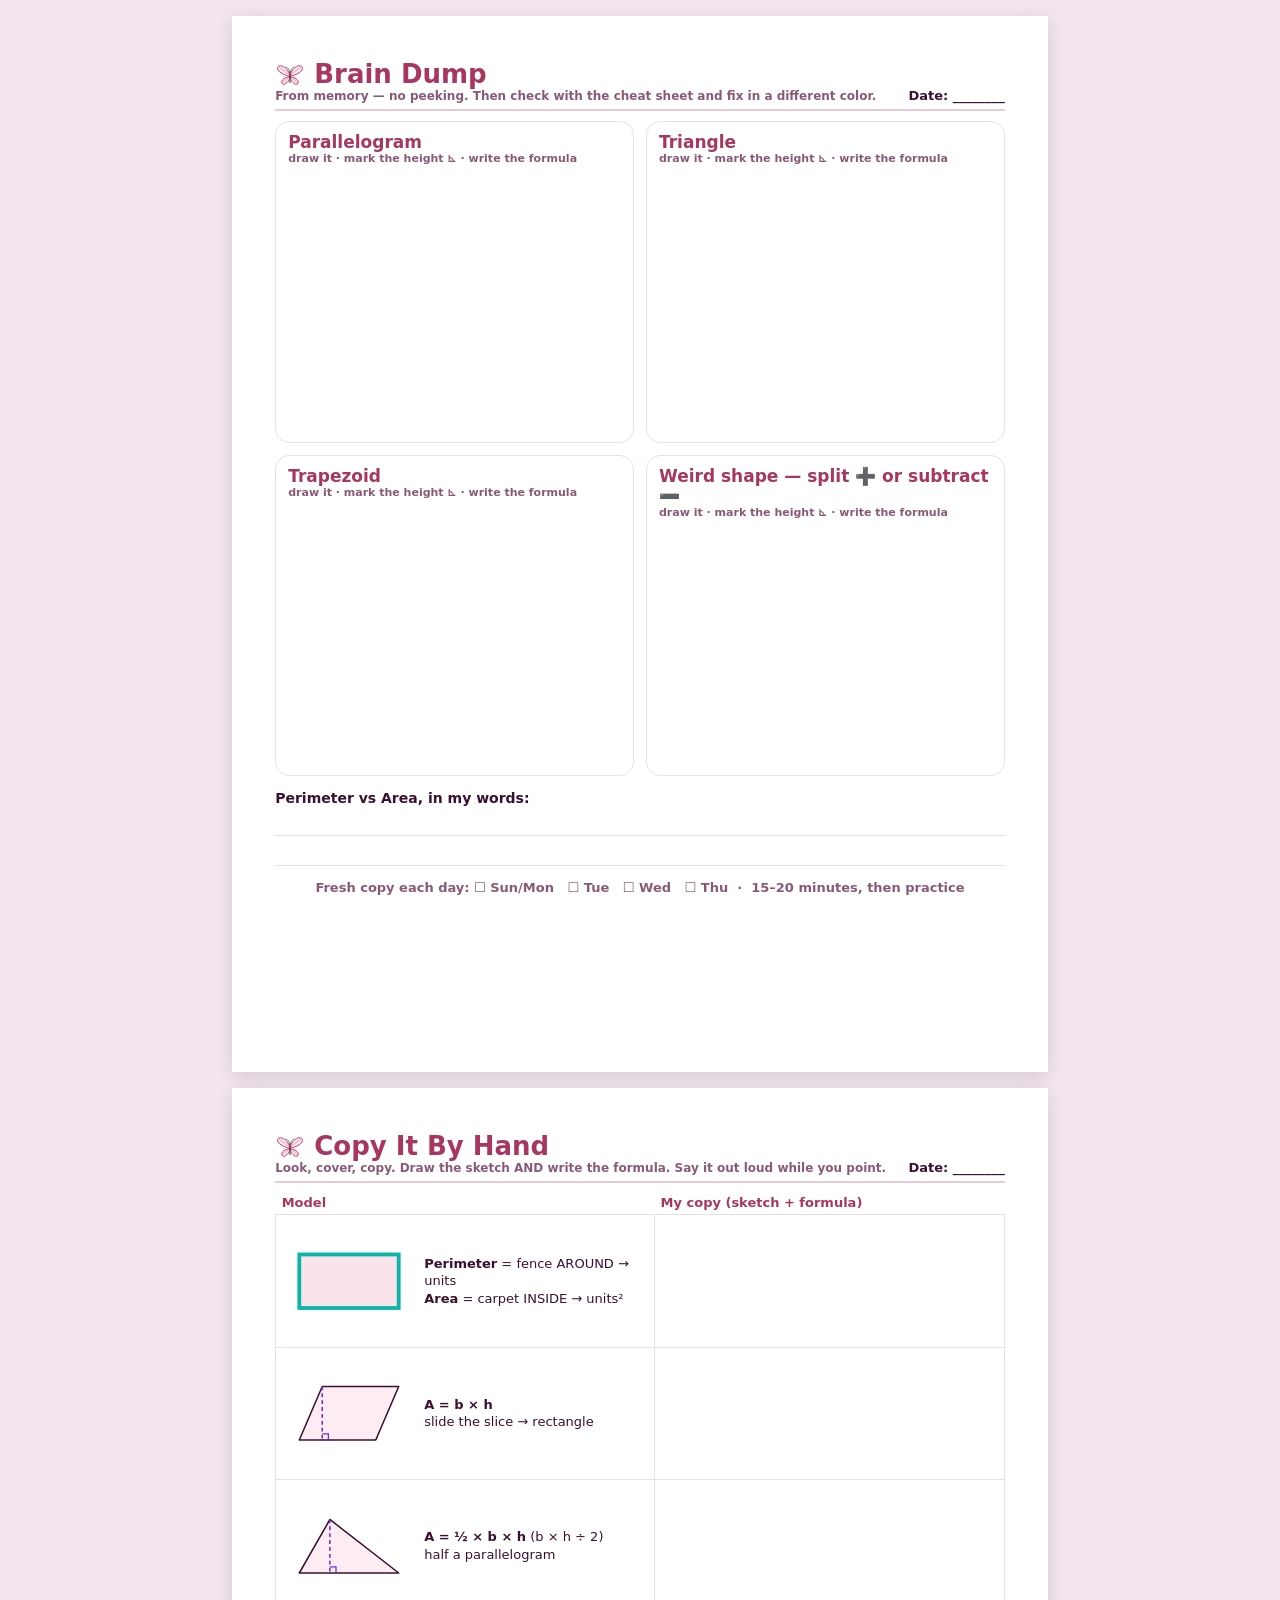
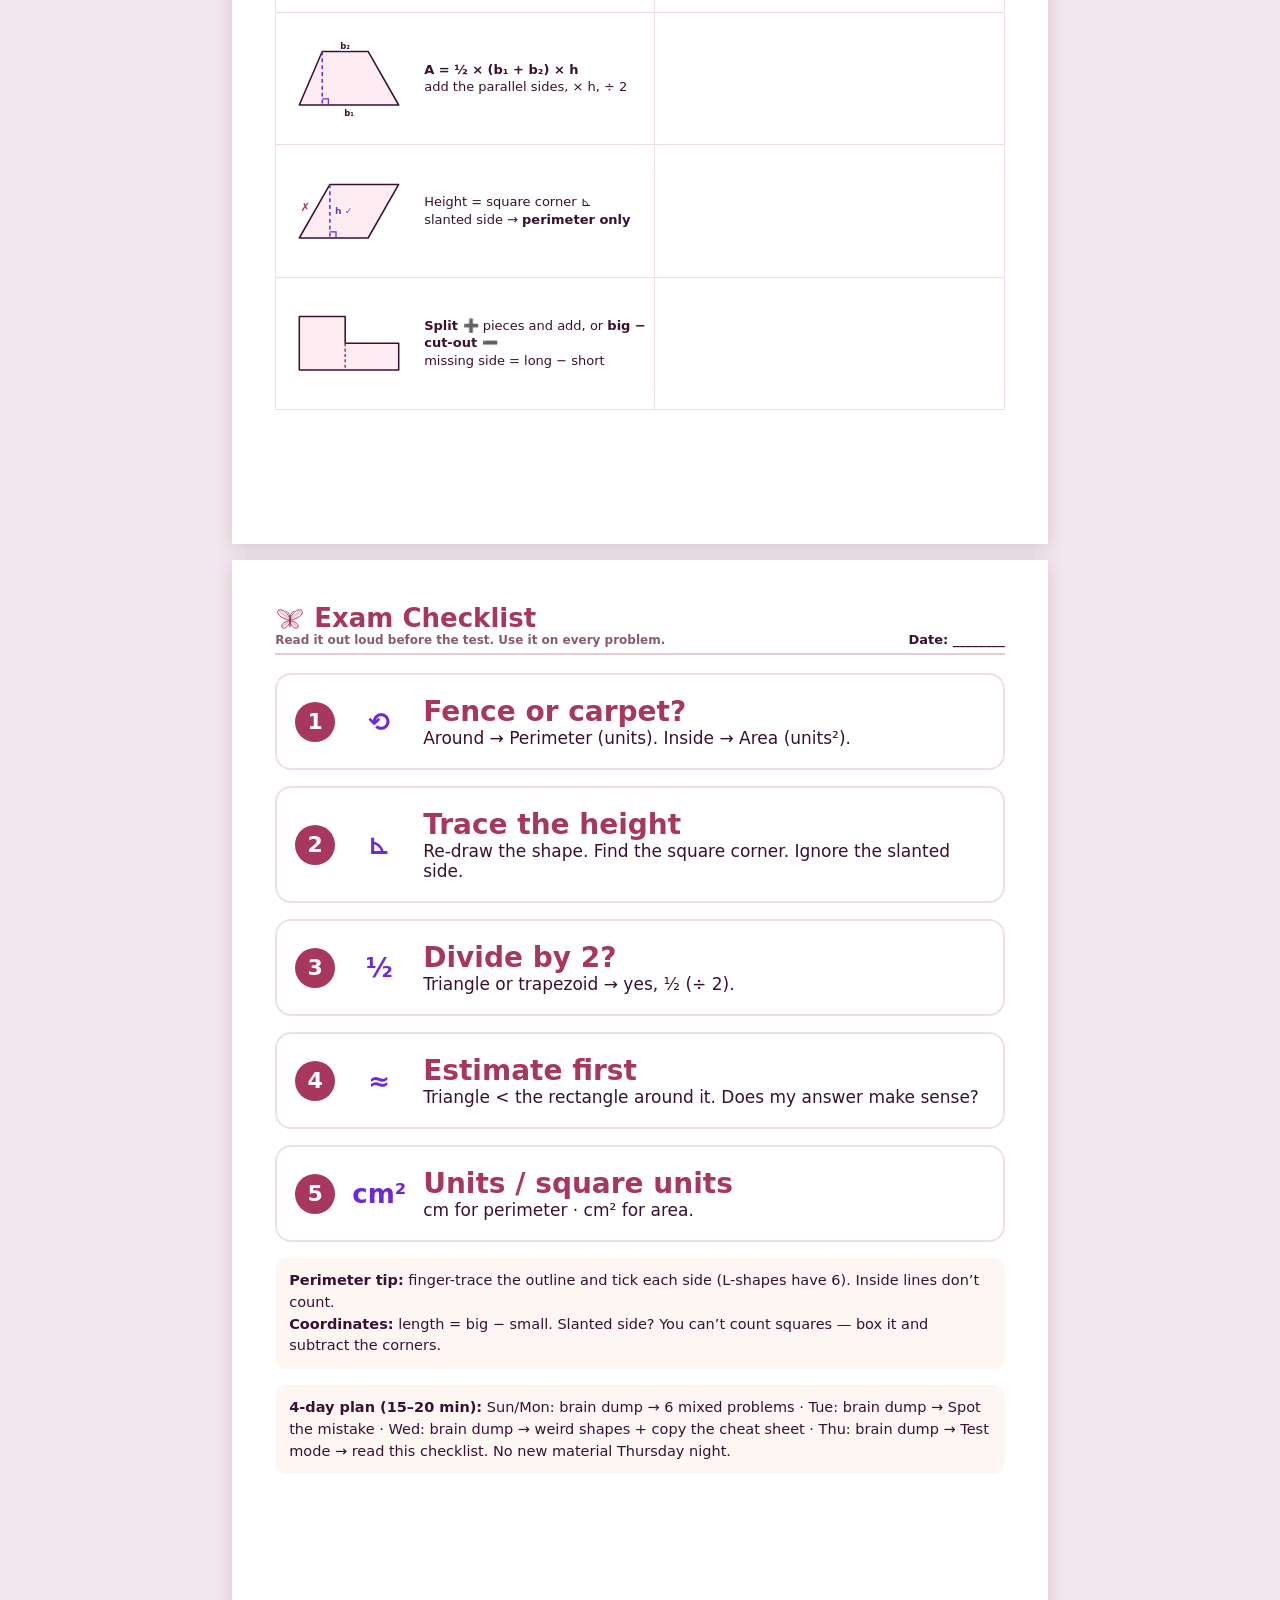
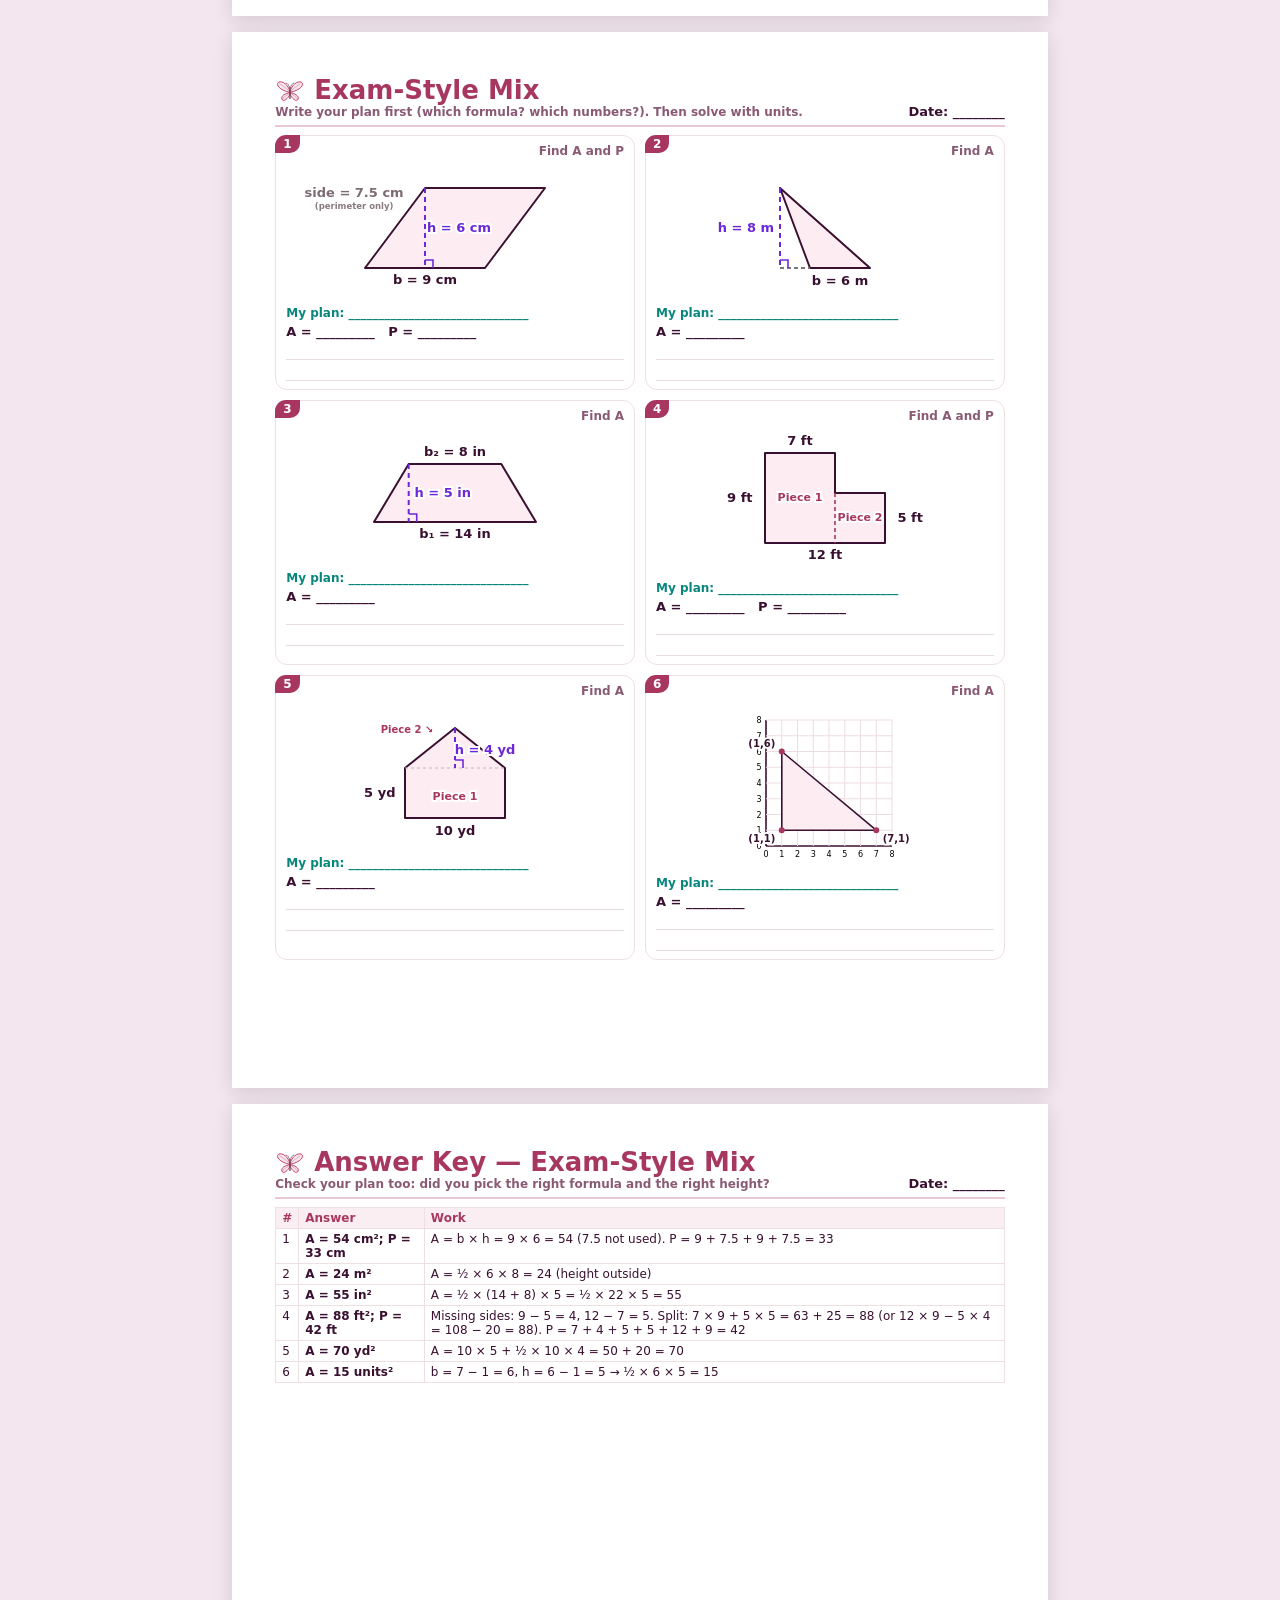
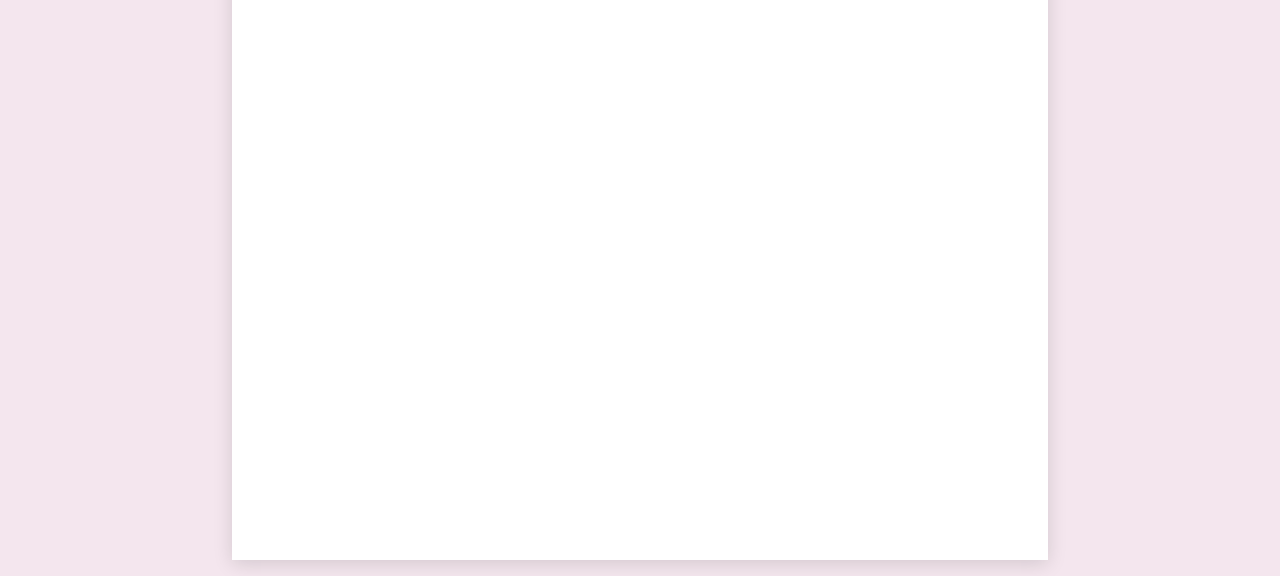
==== study-pack.html @ 1f11c85e "Round 4: spot the mistake, which is the height, plan/estimate first, worked->your turn, lean slider," ====
<!doctype html><html lang="en"><head><meta charset="utf-8"><title>Layla's Shape Lab — Study Pack</title><style>@page{size:Letter;margin:0.45in}
*{box-sizing:border-box} body{font-family:"Segoe UI",system-ui,-apple-system,Roboto,sans-serif;color:#3a1030;margin:0}
.page{page-break-after:always;break-after:page} .page:last-child{page-break-after:auto}
.hdr{display:flex;justify-content:space-between;align-items:flex-end;border-bottom:2px solid #e8c9d4;padding-bottom:6px;margin-bottom:8px}
.brand{font-size:26px;font-weight:900;color:#a8375f} .sub{font-size:12px;color:#8a5a75;font-weight:600} .nm{font-size:13px;font-weight:700}
.legend{display:flex;gap:16px;font-size:11px;font-weight:700;margin:4px 0 8px} .legend i{display:inline-block;width:18px;height:8px;border-radius:3px;vertical-align:middle;margin-right:4px}
.legend i.dash{background:none;border-top:2px dashed #6d28d9;height:0}
h2{font-size:15px;margin:10px 0 6px;color:#a8375f} h2 small{font-size:11px;color:#3a1030;font-weight:600;margin-left:6px}
.sort{display:grid;grid-template-columns:1fr 1fr 1fr;gap:6px 14px;font-size:12.5px} .sort div{border:1.5px solid #eedfe3;border-radius:10px;padding:6px 8px;display:flex;justify-content:space-between}
.ap{font-weight:900;color:#a8375f;letter-spacing:2px}
.row2{display:grid;grid-template-columns:1fr 1fr;gap:10px} .row3{display:grid;grid-template-columns:1fr 1fr 1fr;gap:8px}
.prob{border:1.5px solid #eedfe3;border-radius:12px;padding:8px 10px;position:relative;break-inside:avoid}
.pn{position:absolute;top:-1px;left:-1px;background:#a8375f;color:#fff;font-weight:900;font-size:12px;border-radius:11px 0 10px 0;padding:2px 8px}
.pt{font-size:12px;font-weight:800;text-align:right;color:#8a5a75} .fig{text-align:center} .fig svg{max-width:100%;height:auto}
.fl{font-size:11.5px;font-weight:800;color:#07867c;background:#eefaf8;border-radius:8px;padding:2px 7px;margin:3px 0 2px;display:inline-block}
.prompt{font-size:13px;font-weight:800;margin-top:2px} .line{border-bottom:1px solid #e9dde0;height:21px}
.tip{background:#fffaf7} .emo{font-size:30px;text-align:center} .wp{font-size:12.5px;line-height:1.45;min-height:70px}
.csgrid{display:grid;grid-template-columns:1fr;gap:8px} .cs{display:flex;gap:16px;align-items:center;border:2px solid #eedfe3;border-radius:14px;padding:4px 12px}
.cst{font-size:19px;font-weight:900;color:#a8375f} .csb{font-size:14.5px;line-height:1.4} .cs svg{width:150px;height:auto;display:block}
  .csfoot{margin-top:8px;background:#fdf6f3;border-radius:12px;padding:10px;font-size:13px}
.key{width:100%;border-collapse:collapse;font-size:12px} .key td,.key th{border:1px solid #eedfe3;padding:3px 6px;text-align:left;vertical-align:top} .key th{background:#fbeef2;color:#a8375f}
@media screen{body{background:#f4e6ee} .page{background:#fff;width:8.5in;min-height:11in;margin:16px auto;padding:0.45in;box-shadow:0 4px 18px #0002}}
.grid2{display:grid;grid-template-columns:1fr 1fr;gap:12px;margin-top:10px}
.dump{border:1.5px solid #eedfe3;border-radius:14px;height:3.35in;padding:10px 12px} .dt{font-size:17px;font-weight:900;color:#a8375f} .dl{font-size:11px;color:#8a5a75;font-weight:600}
.words{margin-top:14px;font-size:14px} .ln{border-bottom:1px solid #e9dde0;height:30px}
.days{margin-top:14px;font-size:13px;font-weight:700;color:#8a5a75;text-align:center}
table.copy{width:100%;border-collapse:collapse;margin-top:8px} .copy th{text-align:left;font-size:13px;color:#a8375f;padding:4px 6px} .copy td{border:1.5px solid #eedfe3;vertical-align:middle;height:1.38in;padding:4px 8px} .copy td:first-child{width:52%}
.mod{display:flex;align-items:center;gap:10px;font-size:13px;line-height:1.35} .mod svg{width:130px;height:auto;flex:0 0 auto}
.ck{display:flex;flex-direction:column;gap:16px;margin-top:18px} .cki{display:flex;align-items:center;gap:16px;border:2px solid #eedfe3;border-radius:16px;padding:20px 18px}
.ckn{width:40px;height:40px;border-radius:50%;background:#a8375f;color:#fff;font-size:22px;font-weight:900;display:flex;align-items:center;justify-content:center;flex:0 0 auto}
.cke{width:56px;font-size:26px;text-align:center;color:#6d28d9;font-weight:900;flex:0 0 auto} .ckt{font-size:28px;font-weight:900;color:#a8375f} .ckb{font-size:17px}
.tip2{margin-top:16px;background:#fdf6f3;border-radius:12px;padding:12px 14px;font-size:14.5px;line-height:1.5}
.plan{font-size:12px;font-weight:700;color:#07867c;margin:4px 0}</style></head><body><svg width="0" height="0" style="position:absolute"><symbol id="bf" viewBox="0 0 48 40"><path d="M24 20 C21 9 12 2.5 6 5 C1.5 7 3.5 17 24 21.5 Z" fill="#c2416e" fill-opacity="0.12" stroke="#c2416e" stroke-width="1.6" stroke-linejoin="round" stroke-linecap="round"/><path d="M24 20 C27 9 36 2.5 42 5 C46.5 7 44.5 17 24 21.5 Z" fill="#c2416e" fill-opacity="0.12" stroke="#c2416e" stroke-width="1.6" stroke-linejoin="round" stroke-linecap="round"/><path d="M24 22 C16 22.5 9.5 27 11 32 C12.5 36.5 19.5 34 24 24.5 Z" fill="#c2416e" fill-opacity="0.12" stroke="#c2416e" stroke-width="1.6" stroke-linejoin="round" stroke-linecap="round"/><path d="M24 22 C32 22.5 38.5 27 37 32 C35.5 36.5 28.5 34 24 24.5 Z" fill="#c2416e" fill-opacity="0.12" stroke="#c2416e" stroke-width="1.6" stroke-linejoin="round" stroke-linecap="round"/><path d="M22.5 19 C17 14 11 10 7.5 7.5 M25.5 19 C31 14 37 10 40.5 7.5 M22.5 23.5 C18 26 14 29 12.5 31.5 M25.5 23.5 C30 26 34 29 35.5 31.5" fill="none" stroke="#c2416e" stroke-width="0.96" stroke-linecap="round" opacity=".7"/><path d="M24 14.5 L24 31" stroke="#5b3a48" stroke-width="1.92" stroke-linecap="round"/><path d="M23.6 14.5 C22.5 10 20.5 7.5 18 6.5 M24.4 14.5 C25.5 10 27.5 7.5 30 6.5" fill="none" stroke="#5b3a48" stroke-width="1.12" stroke-linecap="round"/></symbol></svg><section class="page"><div class="hdr"><div><div class="brand"><svg width="30" height="25" style="vertical-align:middle;"><use href="#bf"/></svg> Brain Dump</div><div class="sub">From memory — no peeking. Then check with the cheat sheet and fix in a different color.</div></div><div class="nm">Date: ________</div></div><div class="grid2"><div class="dump"><div class="dt">Parallelogram</div><div class="dl">draw it · mark the height ⊾ · write the formula</div></div><div class="dump"><div class="dt">Triangle</div><div class="dl">draw it · mark the height ⊾ · write the formula</div></div><div class="dump"><div class="dt">Trapezoid</div><div class="dl">draw it · mark the height ⊾ · write the formula</div></div><div class="dump"><div class="dt">Weird shape — split ➕ or subtract ➖</div><div class="dl">draw it · mark the height ⊾ · write the formula</div></div></div><div class="words"><b>Perimeter vs Area, in my words:</b><div class="ln"></div><div class="ln"></div></div><div class="days">Fresh copy each day: ☐ Sun/Mon &nbsp; ☐ Tue &nbsp; ☐ Wed &nbsp; ☐ Thu &nbsp;·&nbsp; 15–20 minutes, then practice</div></section><section class="page"><div class="hdr"><div><div class="brand"><svg width="30" height="25" style="vertical-align:middle;"><use href="#bf"/></svg> Copy It By Hand</div><div class="sub">Look, cover, copy. Draw the sketch AND write the formula. Say it out loud while you point.</div></div><div class="nm">Date: ________</div></div><table class="copy"><tr><th>Model</th><th>My copy (sketch + formula)</th></tr><tr><td><div class="mod"><svg viewBox="0 0 170 100" width="170" height="100"><rect x="20" y="15" width="130" height="70" fill="#fbe3ec" stroke="#0bb5a8" stroke-width="5"/></svg><div><b>Perimeter</b> = fence AROUND → units<br><b>Area</b> = carpet INSIDE → units²</div></div></td><td></td></tr><tr><td><div class="mod"><svg viewBox="0 0 170 100" width="170" height="100"><polygon points="50.0,15.0 150.0,15.0 120.0,85.0 20.0,85.0" fill="#fdecf2" stroke="#3a1030" stroke-width="2" stroke-linejoin="round"/><line x1="50.0" y1="15.0" x2="50.0" y2="85.0" stroke="#6d28d9" stroke-width="2" stroke-dasharray="5 4"/><path d="M58,85 L58,77 L50,77" fill="none" stroke="#6d28d9" stroke-width="1.6"/></svg><div><b>A = b × h</b><br>slide the slice → rectangle</div></div></td><td></td></tr><tr><td><div class="mod"><svg viewBox="0 0 170 100" width="170" height="100"><polygon points="60.0,15.0 150.0,85.0 20.0,85.0" fill="#fdecf2" stroke="#3a1030" stroke-width="2" stroke-linejoin="round"/><line x1="60.0" y1="15.0" x2="60.0" y2="85.0" stroke="#6d28d9" stroke-width="2" stroke-dasharray="5 4"/><path d="M68,85 L68,77 L60,77" fill="none" stroke="#6d28d9" stroke-width="1.6"/></svg><div><b>A = ½ × b × h</b> (b × h ÷ 2)<br>half a parallelogram</div></div></td><td></td></tr><tr><td><div class="mod"><svg viewBox="0 0 170 100" width="170" height="100"><polygon points="50.0,15.0 110.0,15.0 150.0,85.0 20.0,85.0" fill="#fdecf2" stroke="#3a1030" stroke-width="2" stroke-linejoin="round"/><line x1="50.0" y1="15.0" x2="50.0" y2="85.0" stroke="#6d28d9" stroke-width="2" stroke-dasharray="5 4"/><path d="M58,85 L58,77 L50,77" fill="none" stroke="#6d28d9" stroke-width="1.6"/><text x="80.0" y="8.0" font-size="11" fill="#3a1030" text-anchor="middle" dominant-baseline="middle" font-weight="700" style="paint-order:stroke;stroke:#fff;stroke-width:4px">b₂</text><text x="85.0" y="96.0" font-size="11" fill="#3a1030" text-anchor="middle" dominant-baseline="middle" font-weight="700" style="paint-order:stroke;stroke:#fff;stroke-width:4px">b₁</text></svg><div><b>A = ½ × (b₁ + b₂) × h</b><br>add the parallel sides, × h, ÷ 2</div></div></td><td></td></tr><tr><td><div class="mod"><svg viewBox="0 0 170 100" width="170" height="100"><polygon points="20.0,85.0 60.0,15.0 150.0,15.0 110.0,85.0" fill="#fdecf2" stroke="#3a1030" stroke-width="2" stroke-linejoin="round"/><line x1="60.0" y1="15.0" x2="60.0" y2="85.0" stroke="#6d28d9" stroke-width="2" stroke-dasharray="5 4"/><path d="M68,85 L68,77 L60,77" fill="none" stroke="#6d28d9" stroke-width="1.6"/><text x="78.0" y="50.0" font-size="12" fill="#6d28d9" text-anchor="middle" dominant-baseline="middle" font-weight="700" style="paint-order:stroke;stroke:#fff;stroke-width:4px">h ✓</text><text x="28.0" y="45.0" font-size="15" fill="#a8375f" text-anchor="middle" dominant-baseline="middle" font-weight="700" style="paint-order:stroke;stroke:#fff;stroke-width:4px">✗</text></svg><div>Height = square corner ⊾<br>slanted side → <b>perimeter only</b></div></div></td><td></td></tr><tr><td><div class="mod"><svg viewBox="0 0 170 100" width="170" height="100"><polygon points="20.0,15.0 80.0,15.0 80.0,50.0 150.0,50.0 150.0,85.0 20.0,85.0" fill="#fdecf2" stroke="#3a1030" stroke-width="2" stroke-linejoin="round"/><line x1="80" y1="50" x2="80" y2="85" stroke="#a8375f" stroke-width="2" stroke-dasharray="4 3"/></svg><div><b>Split ➕</b> pieces and add, or <b>big − cut-out ➖</b><br>missing side = long − short</div></div></td><td></td></tr></table></section><section class="page"><div class="hdr"><div><div class="brand"><svg width="30" height="25" style="vertical-align:middle;"><use href="#bf"/></svg> Exam Checklist</div><div class="sub">Read it out loud before the test. Use it on every problem.</div></div><div class="nm">Date: ________</div></div><div class="ck"><div class="cki"><div class="ckn">1</div><div class="cke">⟲</div><div><div class="ckt">Fence or carpet?</div><div class="ckb">Around → Perimeter (units). Inside → Area (units²).</div></div></div><div class="cki"><div class="ckn">2</div><div class="cke">⊾</div><div><div class="ckt">Trace the height</div><div class="ckb">Re-draw the shape. Find the square corner. Ignore the slanted side.</div></div></div><div class="cki"><div class="ckn">3</div><div class="cke">½</div><div><div class="ckt">Divide by 2?</div><div class="ckb">Triangle or trapezoid → yes, ½ (÷ 2).</div></div></div><div class="cki"><div class="ckn">4</div><div class="cke">≈</div><div><div class="ckt">Estimate first</div><div class="ckb">Triangle < the rectangle around it. Does my answer make sense?</div></div></div><div class="cki"><div class="ckn">5</div><div class="cke">cm²</div><div><div class="ckt">Units / square units</div><div class="ckb">cm for perimeter · cm² for area.</div></div></div></div><div class="tip2"><b>Perimeter tip:</b> finger-trace the outline and tick each side (L-shapes have 6). Inside lines don’t count.<br><b>Coordinates:</b> length = big − small. Slanted side? You can’t count squares — box it and subtract the corners.</div><div class="tip2"><b>4-day plan (15–20 min):</b> Sun/Mon: brain dump → 6 mixed problems · Tue: brain dump → Spot the mistake · Wed: brain dump → weird shapes + copy the cheat sheet · Thu: brain dump → Test mode → read this checklist. No new material Thursday night.</div></section><section class="page"><div class="hdr"><div><div class="brand"><svg width="30" height="25" style="vertical-align:middle;"><use href="#bf"/></svg> Exam-Style Mix</div><div class="sub">Write your plan first (which formula? which numbers?). Then solve with units.</div></div><div class="nm">Date: ________</div></div><div class="row2"><div class="prob"><div class="pn">1</div><div class="pt">Find A and P</div><div class="fig"><svg viewBox="0 0 300 140" width="300" height="140"><polygon points="120.0,30.0 240.0,30.0 180.0,110.0 60.0,110.0" fill="#fdecf2" stroke="#3a1030" stroke-width="2" stroke-linejoin="round"/><line x1="120.0" y1="30.0" x2="120.0" y2="110.0" stroke="#6d28d9" stroke-width="2" stroke-dasharray="5 4"/><path d="M128.0,110.0 L128.0,102.0 L120.0,102.0" fill="none" stroke="#6d28d9" stroke-width="1.6"/><text x="154.0" y="70.0" font-size="13" fill="#6d28d9" text-anchor="middle" dominant-baseline="middle" font-weight="700" style="paint-order:stroke;stroke:#fff;stroke-width:4px">h = 6 cm</text><text x="120.0" y="122.0" font-size="13" fill="#3a1030" text-anchor="middle" dominant-baseline="middle" font-weight="700" style="paint-order:stroke;stroke:#fff;stroke-width:4px">b = 9 cm</text><text x="49.1" y="35.0" font-size="13" fill="#7d6b75" text-anchor="middle" dominant-baseline="middle" font-weight="700" style="paint-order:stroke;stroke:#fff;stroke-width:4px">side = 7.5 cm</text><text x="49.1" y="48.0" font-size="8.5" fill="#8a7a82" text-anchor="middle" dominant-baseline="middle" font-weight="700" style="paint-order:stroke;stroke:#fff;stroke-width:4px">(perimeter only)</text></svg></div><div class="plan">My plan: ______________________________</div><div class="prompt">A = _________ &nbsp; P = _________</div><div class="line"></div><div class="line"></div></div><div class="prob"><div class="pn">2</div><div class="pt">Find A</div><div class="fig"><svg viewBox="0 0 230 140" width="230" height="140"><polygon points="70.0,30.0 160.0,110.0 100.0,110.0" fill="#fdecf2" stroke="#3a1030" stroke-width="2" stroke-linejoin="round"/><line x1="70.0" y1="110.0" x2="100.0" y2="110.0" stroke="#777" stroke-dasharray="4 3" stroke-width="1.8"/><line x1="70.0" y1="30.0" x2="70.0" y2="110.0" stroke="#6d28d9" stroke-width="2" stroke-dasharray="5 4"/><path d="M78.0,110.0 L78.0,102.0 L70.0,102.0" fill="none" stroke="#6d28d9" stroke-width="1.6"/><text x="36.0" y="70.0" font-size="13" fill="#6d28d9" text-anchor="middle" dominant-baseline="middle" font-weight="700" style="paint-order:stroke;stroke:#fff;stroke-width:4px">h = 8 m</text><text x="130.0" y="123.0" font-size="13" fill="#3a1030" text-anchor="middle" dominant-baseline="middle" font-weight="700" style="paint-order:stroke;stroke:#fff;stroke-width:4px">b = 6 m</text></svg></div><div class="plan">My plan: ______________________________</div><div class="prompt">A = _________</div><div class="line"></div><div class="line"></div></div><div class="prob"><div class="pn">3</div><div class="pt">Find A</div><div class="fig"><svg viewBox="0 0 230 140" width="230" height="140"><polygon points="68.7,41.1 161.3,41.1 196.0,98.9 34.0,98.9" fill="#fdecf2" stroke="#3a1030" stroke-width="2" stroke-linejoin="round"/><line x1="68.7" y1="41.1" x2="68.7" y2="98.9" stroke="#6d28d9" stroke-width="2" stroke-dasharray="5 4"/><path d="M76.71428571428572,98.92857142857142 L76.71428571428572,90.92857142857142 L68.71428571428572,90.92857142857142" fill="none" stroke="#6d28d9" stroke-width="1.6"/><text x="102.7" y="70.0" font-size="13" fill="#6d28d9" text-anchor="middle" dominant-baseline="middle" font-weight="700" style="paint-order:stroke;stroke:#fff;stroke-width:4px">h = 5 in</text><text x="115.0" y="111.9" font-size="13" fill="#3a1030" text-anchor="middle" dominant-baseline="middle" font-weight="700" style="paint-order:stroke;stroke:#fff;stroke-width:4px">b₁ = 14 in</text><text x="115.0" y="29.1" font-size="13" fill="#3a1030" text-anchor="middle" dominant-baseline="middle" font-weight="700" style="paint-order:stroke;stroke:#fff;stroke-width:4px">b₂ = 8 in</text></svg></div><div class="plan">My plan: ______________________________</div><div class="prompt">A = _________</div><div class="line"></div><div class="line"></div></div><div class="prob"><div class="pn">4</div><div class="pt">Find A and P</div><div class="fig"><svg viewBox="0 0 230 150" width="230" height="150"><polygon points="55.0,30.0 125.0,30.0 125.0,70.0 175.0,70.0 175.0,120.0 55.0,120.0" fill="#fdecf2" stroke="#3a1030" stroke-width="2" stroke-linejoin="round"/><line x1="125.0" y1="70.0" x2="125.0" y2="120.0" stroke="#a8375f" stroke-width="1.6" stroke-dasharray="4 3"/><text x="90.0" y="75.0" font-size="11" fill="#a8375f" text-anchor="middle" dominant-baseline="middle" font-weight="700" style="paint-order:stroke;stroke:#fff;stroke-width:4px">Piece 1</text><text x="150.0" y="95.0" font-size="11" fill="#a8375f" text-anchor="middle" dominant-baseline="middle" font-weight="700" style="paint-order:stroke;stroke:#fff;stroke-width:4px">Piece 2</text><text x="90.0" y="18.0" font-size="13" fill="#3a1030" text-anchor="middle" dominant-baseline="middle" font-weight="700" style="paint-order:stroke;stroke:#fff;stroke-width:4px">7 ft</text><text x="200.2" y="95.0" font-size="13" fill="#3a1030" text-anchor="middle" dominant-baseline="middle" font-weight="700" style="paint-order:stroke;stroke:#fff;stroke-width:4px">5 ft</text><text x="115.0" y="132.0" font-size="13" fill="#3a1030" text-anchor="middle" dominant-baseline="middle" font-weight="700" style="paint-order:stroke;stroke:#fff;stroke-width:4px">12 ft</text><text x="29.8" y="75.0" font-size="13" fill="#3a1030" text-anchor="middle" dominant-baseline="middle" font-weight="700" style="paint-order:stroke;stroke:#fff;stroke-width:4px">9 ft</text></svg></div><div class="plan">My plan: ______________________________</div><div class="prompt">A = _________ &nbsp; P = _________</div><div class="line"></div><div class="line"></div></div><div class="prob"><div class="pn">5</div><div class="pt">Find A</div><div class="fig"><svg viewBox="0 0 230 150" width="230" height="150"><polygon points="65.0,70.0 115.0,30.0 165.0,70.0 165.0,120.0 65.0,120.0" fill="#fdecf2" stroke="#3a1030" stroke-width="2" stroke-linejoin="round"/><line x1="65.0" y1="70.0" x2="165.0" y2="70.0" stroke="#bbb" stroke-dasharray="3 3"/><line x1="115.0" y1="30.0" x2="115.0" y2="70.0" stroke="#6d28d9" stroke-width="2" stroke-dasharray="5 4"/><path d="M123.0,70.0 L123.0,62.0 L115.0,62.0" fill="none" stroke="#6d28d9" stroke-width="1.6"/><text x="145.0" y="52.0" font-size="13" fill="#6d28d9" text-anchor="middle" dominant-baseline="middle" font-weight="700" style="paint-order:stroke;stroke:#fff;stroke-width:4px">h = 4 yd</text><text x="115.0" y="133.0" font-size="13" fill="#3a1030" text-anchor="middle" dominant-baseline="middle" font-weight="700" style="paint-order:stroke;stroke:#fff;stroke-width:4px">10 yd</text><text x="39.8" y="95.0" font-size="13" fill="#3a1030" text-anchor="middle" dominant-baseline="middle" font-weight="700" style="paint-order:stroke;stroke:#fff;stroke-width:4px">5 yd</text><text x="115.0" y="99.0" font-size="11" fill="#a8375f" text-anchor="middle" dominant-baseline="middle" font-weight="700" style="paint-order:stroke;stroke:#fff;stroke-width:4px">Piece 1</text><text x="67.0" y="32.0" font-size="10" fill="#a8375f" text-anchor="middle" dominant-baseline="middle" font-weight="700" style="paint-order:stroke;stroke:#fff;stroke-width:4px">Piece 2 ↘</text></svg></div><div class="plan">My plan: ______________________________</div><div class="prompt">A = _________</div><div class="line"></div><div class="line"></div></div><div class="prob"><div class="pn">6</div><div class="pt">Find A</div><div class="fig"><svg viewBox="0 0 230 170" width="230" height="170"><line x1="56.0" y1="148.0" x2="56.0" y2="22.0" stroke="#3a1030" stroke-width="1.6"/><line x1="56.0" y1="148.0" x2="182.0" y2="148.0" stroke="#3a1030" stroke-width="1.6"/><text x="56.0" y="159.0" font-size="8" text-anchor="middle">0</text><text x="49.0" y="151.0" font-size="8" text-anchor="middle">0</text><line x1="71.75" y1="148.0" x2="71.75" y2="22.0" stroke="#eddde2" stroke-width="1"/><line x1="56.0" y1="132.25" x2="182.0" y2="132.25" stroke="#eddde2" stroke-width="1"/><text x="71.75" y="159.0" font-size="8" text-anchor="middle">1</text><text x="49.0" y="135.25" font-size="8" text-anchor="middle">1</text><line x1="87.5" y1="148.0" x2="87.5" y2="22.0" stroke="#eddde2" stroke-width="1"/><line x1="56.0" y1="116.5" x2="182.0" y2="116.5" stroke="#eddde2" stroke-width="1"/><text x="87.5" y="159.0" font-size="8" text-anchor="middle">2</text><text x="49.0" y="119.5" font-size="8" text-anchor="middle">2</text><line x1="103.25" y1="148.0" x2="103.25" y2="22.0" stroke="#eddde2" stroke-width="1"/><line x1="56.0" y1="100.75" x2="182.0" y2="100.75" stroke="#eddde2" stroke-width="1"/><text x="103.25" y="159.0" font-size="8" text-anchor="middle">3</text><text x="49.0" y="103.75" font-size="8" text-anchor="middle">3</text><line x1="119.0" y1="148.0" x2="119.0" y2="22.0" stroke="#eddde2" stroke-width="1"/><line x1="56.0" y1="85.0" x2="182.0" y2="85.0" stroke="#eddde2" stroke-width="1"/><text x="119.0" y="159.0" font-size="8" text-anchor="middle">4</text><text x="49.0" y="88.0" font-size="8" text-anchor="middle">4</text><line x1="134.75" y1="148.0" x2="134.75" y2="22.0" stroke="#eddde2" stroke-width="1"/><line x1="56.0" y1="69.25" x2="182.0" y2="69.25" stroke="#eddde2" stroke-width="1"/><text x="134.75" y="159.0" font-size="8" text-anchor="middle">5</text><text x="49.0" y="72.25" font-size="8" text-anchor="middle">5</text><line x1="150.5" y1="148.0" x2="150.5" y2="22.0" stroke="#eddde2" stroke-width="1"/><line x1="56.0" y1="53.5" x2="182.0" y2="53.5" stroke="#eddde2" stroke-width="1"/><text x="150.5" y="159.0" font-size="8" text-anchor="middle">6</text><text x="49.0" y="56.5" font-size="8" text-anchor="middle">6</text><line x1="166.25" y1="148.0" x2="166.25" y2="22.0" stroke="#eddde2" stroke-width="1"/><line x1="56.0" y1="37.75" x2="182.0" y2="37.75" stroke="#eddde2" stroke-width="1"/><text x="166.25" y="159.0" font-size="8" text-anchor="middle">7</text><text x="49.0" y="40.75" font-size="8" text-anchor="middle">7</text><line x1="182.0" y1="148.0" x2="182.0" y2="22.0" stroke="#eddde2" stroke-width="1"/><line x1="56.0" y1="22.0" x2="182.0" y2="22.0" stroke="#eddde2" stroke-width="1"/><text x="182.0" y="159.0" font-size="8" text-anchor="middle">8</text><text x="49.0" y="25.0" font-size="8" text-anchor="middle">8</text><polygon points="71.8,132.2 166.2,132.2 71.8,53.5" fill="#fdecf2" stroke="#3a1030" stroke-width="1.6" stroke-linejoin="round"/><circle cx="71.75" cy="132.25" r="3" fill="#a8375f"/><text x="51.8" y="141.2" font-size="10" fill="#3a1030" text-anchor="middle" dominant-baseline="middle" font-weight="700" style="paint-order:stroke;stroke:#fff;stroke-width:4px">(1,1)</text><circle cx="166.25" cy="132.25" r="3" fill="#a8375f"/><text x="186.2" y="141.2" font-size="10" fill="#3a1030" text-anchor="middle" dominant-baseline="middle" font-weight="700" style="paint-order:stroke;stroke:#fff;stroke-width:4px">(7,1)</text><circle cx="71.75" cy="53.5" r="3" fill="#a8375f"/><text x="51.8" y="45.5" font-size="10" fill="#3a1030" text-anchor="middle" dominant-baseline="middle" font-weight="700" style="paint-order:stroke;stroke:#fff;stroke-width:4px">(1,6)</text></svg></div><div class="plan">My plan: ______________________________</div><div class="prompt">A = _________</div><div class="line"></div><div class="line"></div></div></div></section><section class="page"><div class="hdr"><div><div class="brand"><svg width="30" height="25" style="vertical-align:middle;"><use href="#bf"/></svg> Answer Key — Exam-Style Mix</div><div class="sub">Check your plan too: did you pick the right formula and the right height?</div></div><div class="nm">Date: ________</div></div><table class="key"><tr><th>#</th><th>Answer</th><th>Work</th></tr><tr><td>1</td><td><b>A = 54 cm²; P = 33 cm</b></td><td>A = b × h = 9 × 6 = 54 (7.5 not used). P = 9 + 7.5 + 9 + 7.5 = 33</td></tr><tr><td>2</td><td><b>A = 24 m²</b></td><td>A = ½ × 6 × 8 = 24 (height outside)</td></tr><tr><td>3</td><td><b>A = 55 in²</b></td><td>A = ½ × (14 + 8) × 5 = ½ × 22 × 5 = 55</td></tr><tr><td>4</td><td><b>A = 88 ft²; P = 42 ft</b></td><td>Missing sides: 9 − 5 = 4, 12 − 7 = 5. Split: 7 × 9 + 5 × 5 = 63 + 25 = 88 (or 12 × 9 − 5 × 4 = 108 − 20 = 88). P = 7 + 4 + 5 + 5 + 12 + 9 = 42</td></tr><tr><td>5</td><td><b>A = 70 yd²</b></td><td>A = 10 × 5 + ½ × 10 × 4 = 50 + 20 = 70</td></tr><tr><td>6</td><td><b>A = 15 units²</b></td><td>b = 7 − 1 = 6, h = 6 − 1 = 5 → ½ × 6 × 5 = 15</td></tr></table></section></body></html>
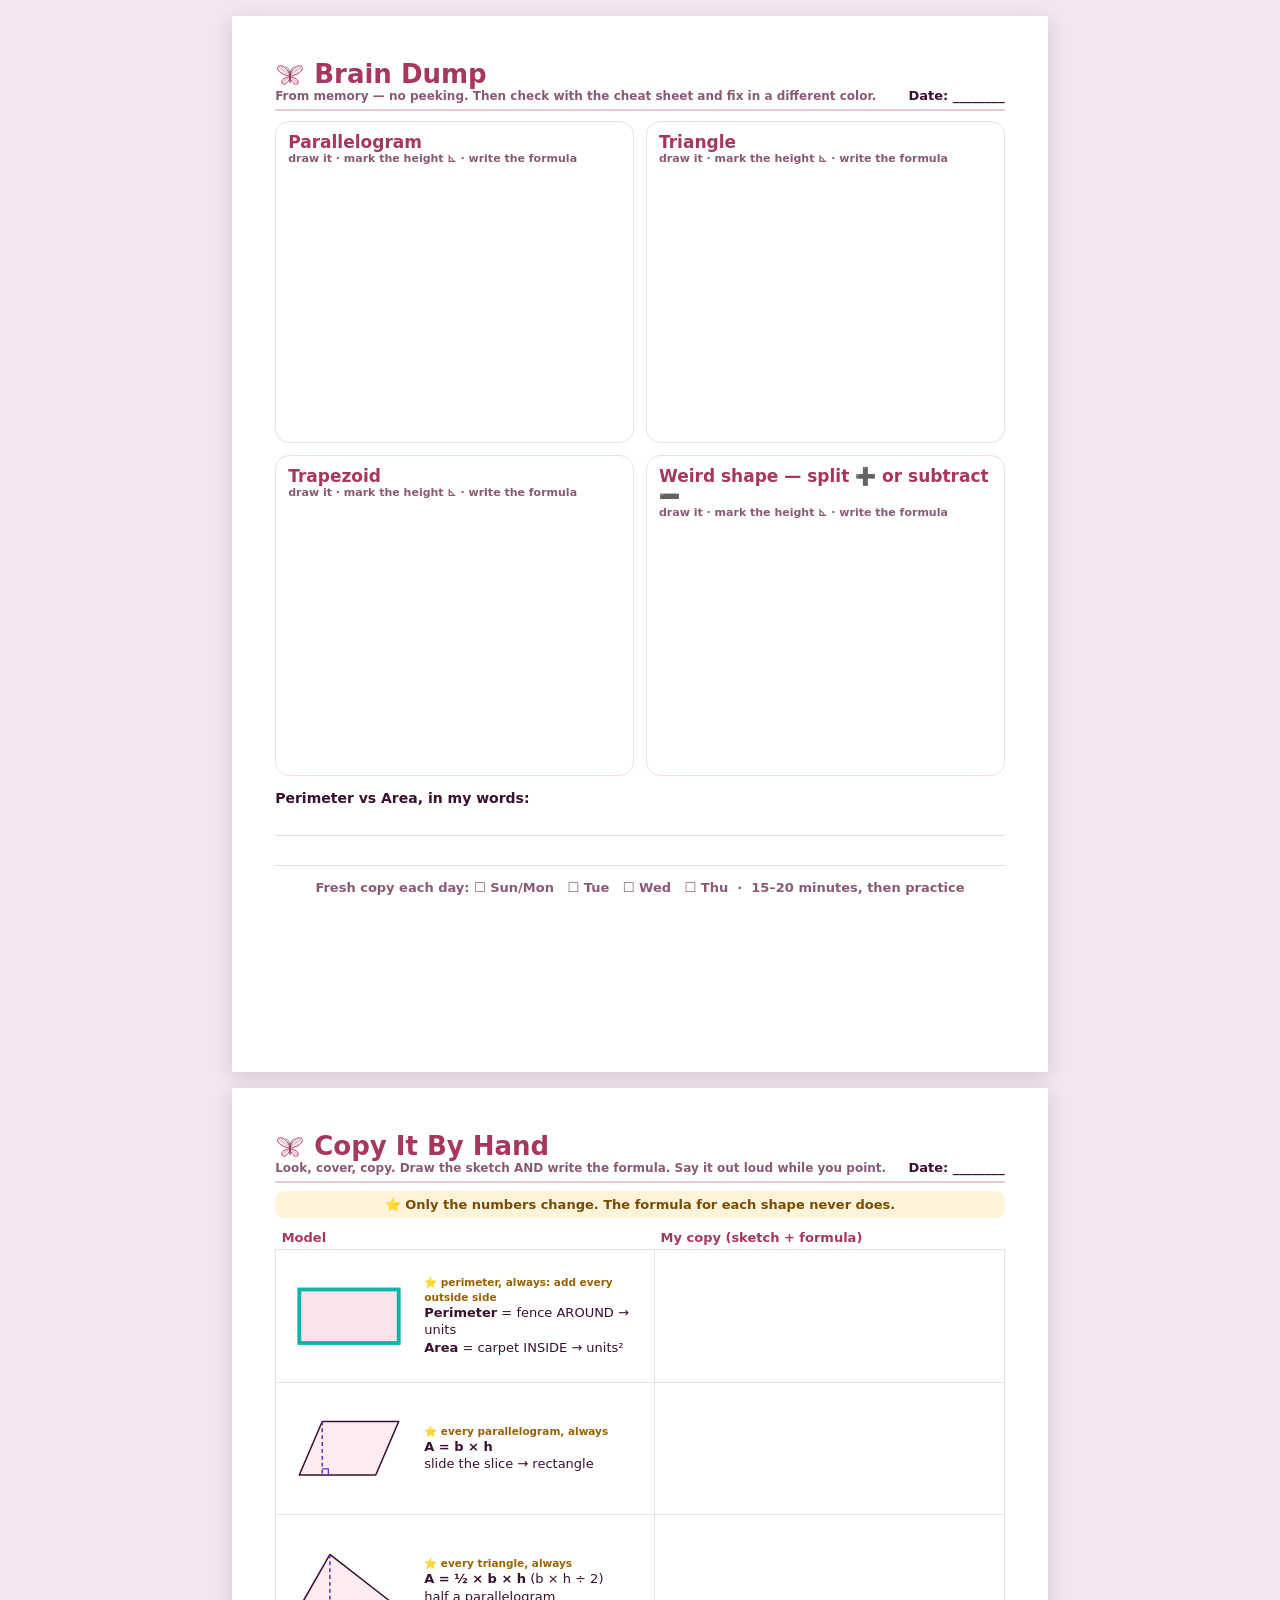
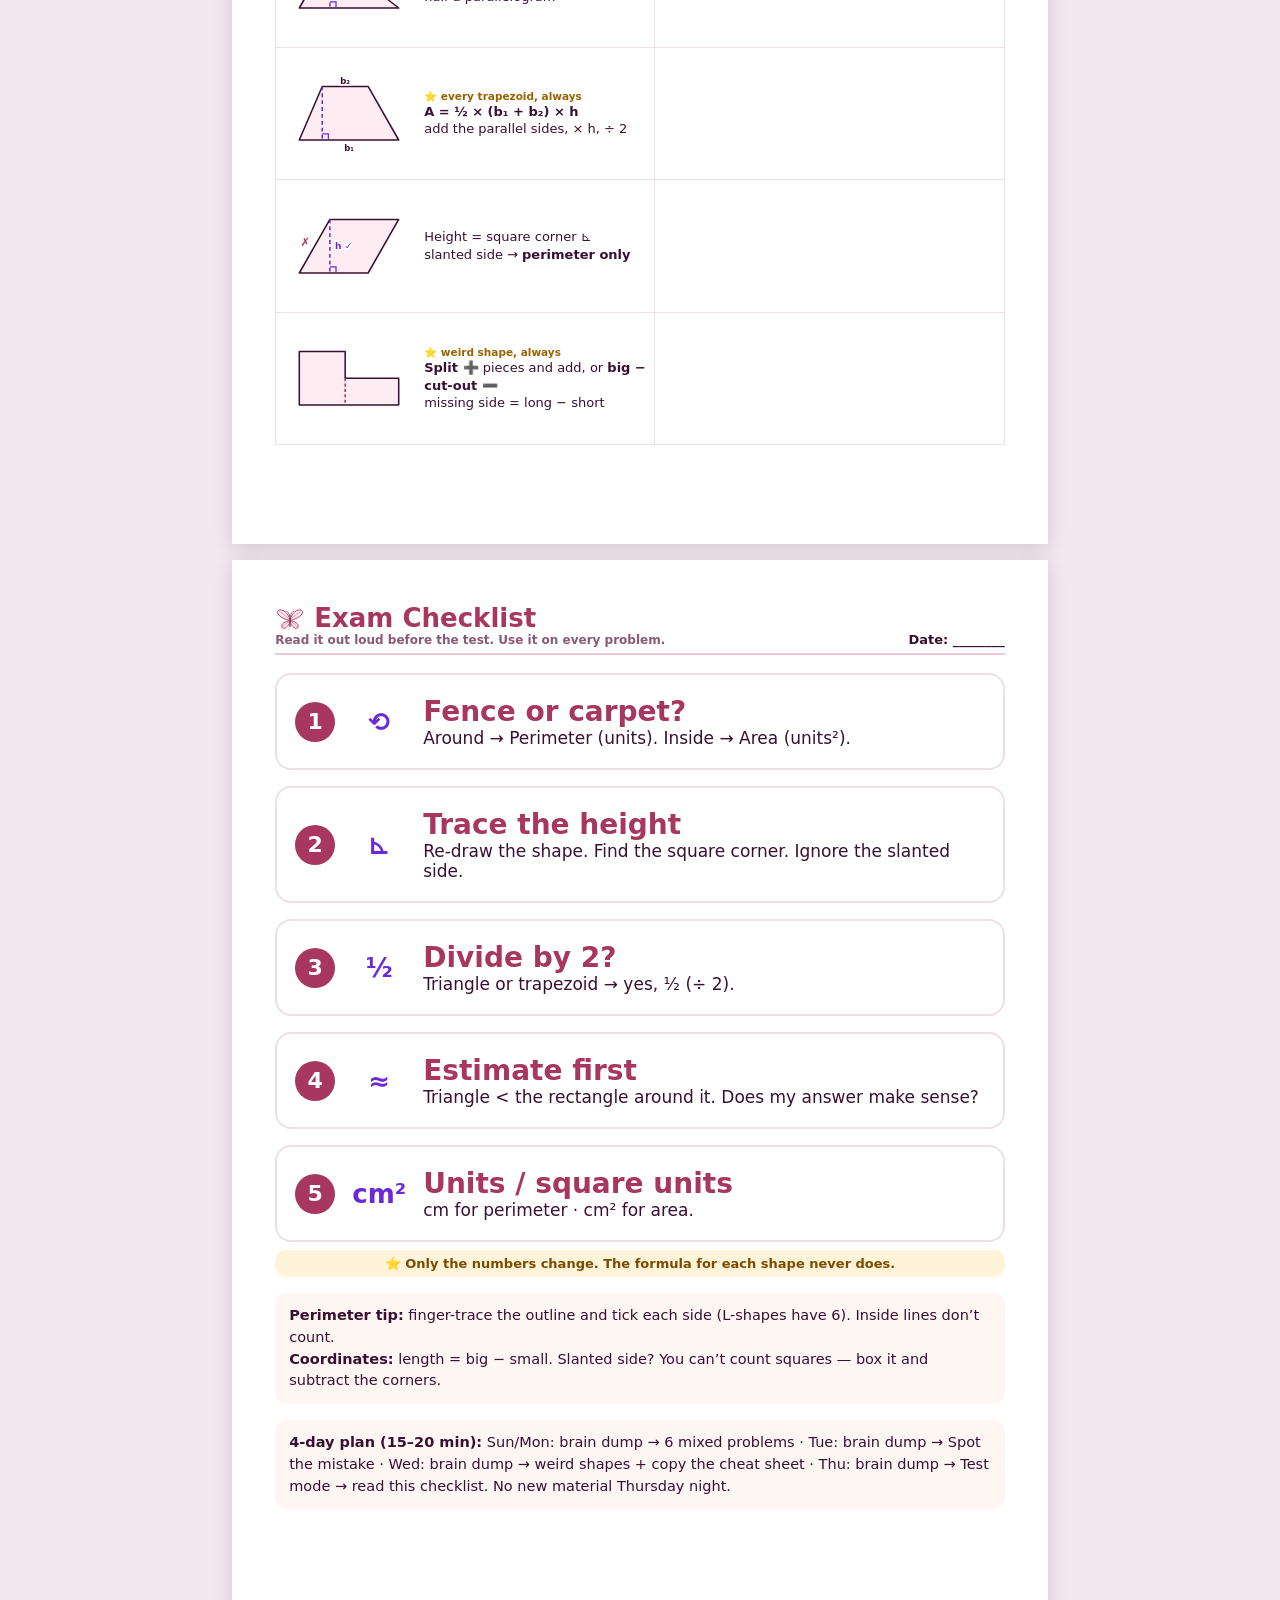
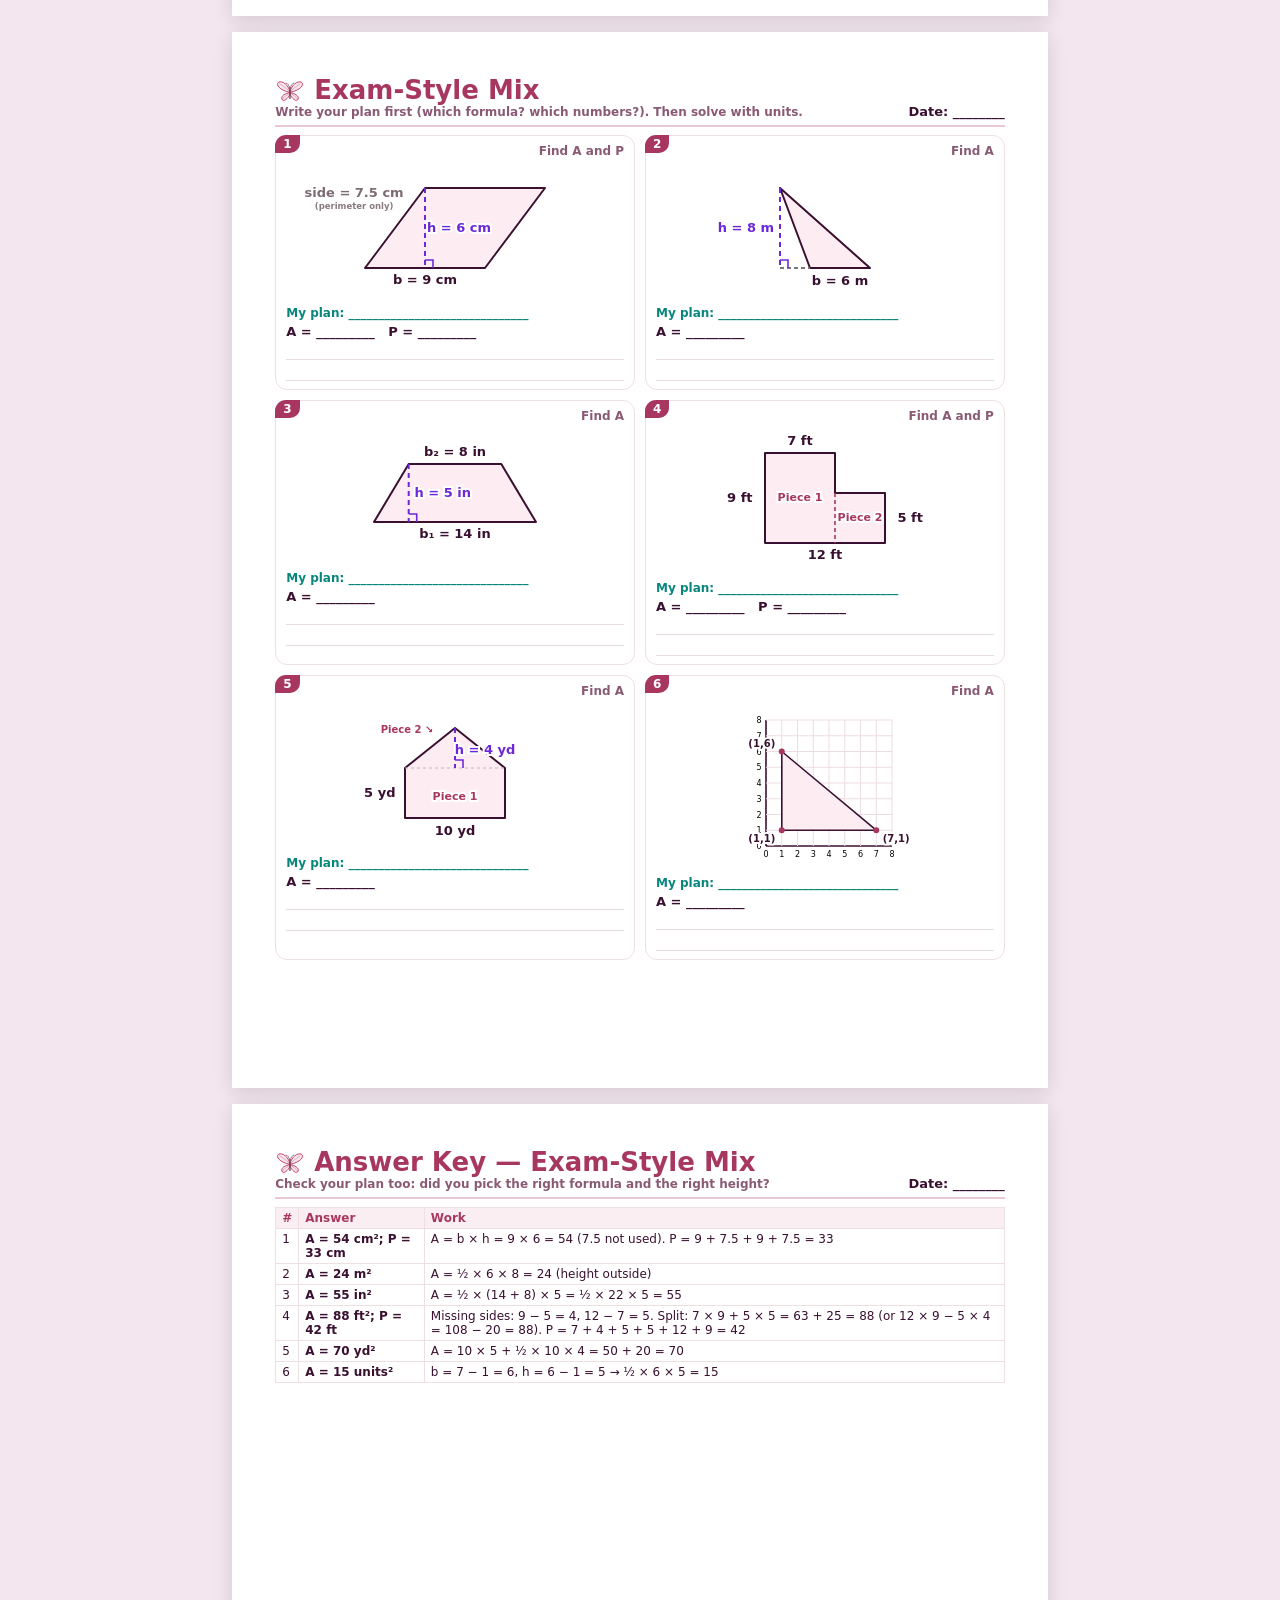
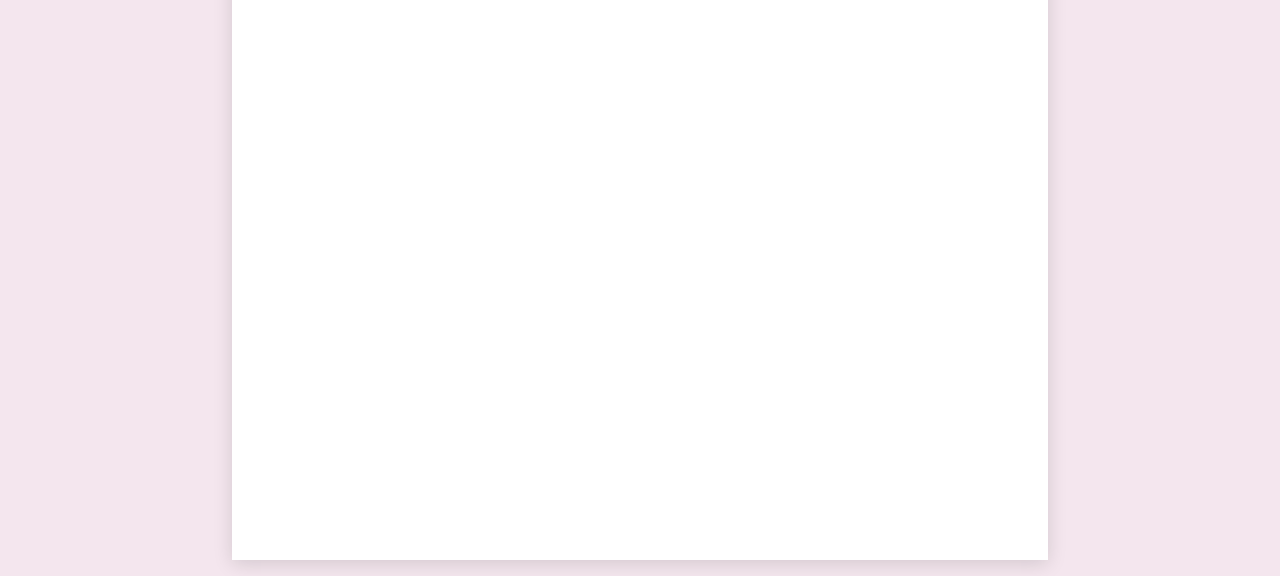
==== commit fc6f3dd4: "Round 5: star Always formula lines everywhere + cheat-sheet note; PDFs regenerated; cache v5" ====
--- a/study-pack.html
+++ b/study-pack.html
@@ -12,7 +12,8 @@
 .prob{border:1.5px solid #eedfe3;border-radius:12px;padding:8px 10px;position:relative;break-inside:avoid}
 .pn{position:absolute;top:-1px;left:-1px;background:#a8375f;color:#fff;font-weight:900;font-size:12px;border-radius:11px 0 10px 0;padding:2px 8px}
 .pt{font-size:12px;font-weight:800;text-align:right;color:#8a5a75} .fig{text-align:center} .fig svg{max-width:100%;height:auto}
-.fl{font-size:11.5px;font-weight:800;color:#07867c;background:#eefaf8;border-radius:8px;padding:2px 7px;margin:3px 0 2px;display:inline-block}
+.csfoot.star{background:#fff4d9;color:#7a4b00;text-align:center;font-size:14px}
+.fl{font-size:11px;font-weight:800;color:#7a4b00;background:#fff4d9;border-radius:8px;padding:2px 7px;margin:3px 0 2px;display:inline-block}
 .prompt{font-size:13px;font-weight:800;margin-top:2px} .line{border-bottom:1px solid #e9dde0;height:21px}
 .tip{background:#fffaf7} .emo{font-size:30px;text-align:center} .wp{font-size:12.5px;line-height:1.45;min-height:70px}
 .csgrid{display:grid;grid-template-columns:1fr;gap:8px} .cs{display:flex;gap:16px;align-items:center;border:2px solid #eedfe3;border-radius:14px;padding:4px 12px}
@@ -30,4 +31,5 @@
 .ckn{width:40px;height:40px;border-radius:50%;background:#a8375f;color:#fff;font-size:22px;font-weight:900;display:flex;align-items:center;justify-content:center;flex:0 0 auto}
 .cke{width:56px;font-size:26px;text-align:center;color:#6d28d9;font-weight:900;flex:0 0 auto} .ckt{font-size:28px;font-weight:900;color:#a8375f} .ckb{font-size:17px}
 .tip2{margin-top:16px;background:#fdf6f3;border-radius:12px;padding:12px 14px;font-size:14.5px;line-height:1.5}
-.plan{font-size:12px;font-weight:700;color:#07867c;margin:4px 0}</style></head><body><svg width="0" height="0" style="position:absolute"><symbol id="bf" viewBox="0 0 48 40"><path d="M24 20 C21 9 12 2.5 6 5 C1.5 7 3.5 17 24 21.5 Z" fill="#c2416e" fill-opacity="0.12" stroke="#c2416e" stroke-width="1.6" stroke-linejoin="round" stroke-linecap="round"/><path d="M24 20 C27 9 36 2.5 42 5 C46.5 7 44.5 17 24 21.5 Z" fill="#c2416e" fill-opacity="0.12" stroke="#c2416e" stroke-width="1.6" stroke-linejoin="round" stroke-linecap="round"/><path d="M24 22 C16 22.5 9.5 27 11 32 C12.5 36.5 19.5 34 24 24.5 Z" fill="#c2416e" fill-opacity="0.12" stroke="#c2416e" stroke-width="1.6" stroke-linejoin="round" stroke-linecap="round"/><path d="M24 22 C32 22.5 38.5 27 37 32 C35.5 36.5 28.5 34 24 24.5 Z" fill="#c2416e" fill-opacity="0.12" stroke="#c2416e" stroke-width="1.6" stroke-linejoin="round" stroke-linecap="round"/><path d="M22.5 19 C17 14 11 10 7.5 7.5 M25.5 19 C31 14 37 10 40.5 7.5 M22.5 23.5 C18 26 14 29 12.5 31.5 M25.5 23.5 C30 26 34 29 35.5 31.5" fill="none" stroke="#c2416e" stroke-width="0.96" stroke-linecap="round" opacity=".7"/><path d="M24 14.5 L24 31" stroke="#5b3a48" stroke-width="1.92" stroke-linecap="round"/><path d="M23.6 14.5 C22.5 10 20.5 7.5 18 6.5 M24.4 14.5 C25.5 10 27.5 7.5 30 6.5" fill="none" stroke="#5b3a48" stroke-width="1.12" stroke-linecap="round"/></symbol></svg><section class="page"><div class="hdr"><div><div class="brand"><svg width="30" height="25" style="vertical-align:middle;"><use href="#bf"/></svg> Brain Dump</div><div class="sub">From memory — no peeking. Then check with the cheat sheet and fix in a different color.</div></div><div class="nm">Date: ________</div></div><div class="grid2"><div class="dump"><div class="dt">Parallelogram</div><div class="dl">draw it · mark the height ⊾ · write the formula</div></div><div class="dump"><div class="dt">Triangle</div><div class="dl">draw it · mark the height ⊾ · write the formula</div></div><div class="dump"><div class="dt">Trapezoid</div><div class="dl">draw it · mark the height ⊾ · write the formula</div></div><div class="dump"><div class="dt">Weird shape — split ➕ or subtract ➖</div><div class="dl">draw it · mark the height ⊾ · write the formula</div></div></div><div class="words"><b>Perimeter vs Area, in my words:</b><div class="ln"></div><div class="ln"></div></div><div class="days">Fresh copy each day: ☐ Sun/Mon &nbsp; ☐ Tue &nbsp; ☐ Wed &nbsp; ☐ Thu &nbsp;·&nbsp; 15–20 minutes, then practice</div></section><section class="page"><div class="hdr"><div><div class="brand"><svg width="30" height="25" style="vertical-align:middle;"><use href="#bf"/></svg> Copy It By Hand</div><div class="sub">Look, cover, copy. Draw the sketch AND write the formula. Say it out loud while you point.</div></div><div class="nm">Date: ________</div></div><table class="copy"><tr><th>Model</th><th>My copy (sketch + formula)</th></tr><tr><td><div class="mod"><svg viewBox="0 0 170 100" width="170" height="100"><rect x="20" y="15" width="130" height="70" fill="#fbe3ec" stroke="#0bb5a8" stroke-width="5"/></svg><div><b>Perimeter</b> = fence AROUND → units<br><b>Area</b> = carpet INSIDE → units²</div></div></td><td></td></tr><tr><td><div class="mod"><svg viewBox="0 0 170 100" width="170" height="100"><polygon points="50.0,15.0 150.0,15.0 120.0,85.0 20.0,85.0" fill="#fdecf2" stroke="#3a1030" stroke-width="2" stroke-linejoin="round"/><line x1="50.0" y1="15.0" x2="50.0" y2="85.0" stroke="#6d28d9" stroke-width="2" stroke-dasharray="5 4"/><path d="M58,85 L58,77 L50,77" fill="none" stroke="#6d28d9" stroke-width="1.6"/></svg><div><b>A = b × h</b><br>slide the slice → rectangle</div></div></td><td></td></tr><tr><td><div class="mod"><svg viewBox="0 0 170 100" width="170" height="100"><polygon points="60.0,15.0 150.0,85.0 20.0,85.0" fill="#fdecf2" stroke="#3a1030" stroke-width="2" stroke-linejoin="round"/><line x1="60.0" y1="15.0" x2="60.0" y2="85.0" stroke="#6d28d9" stroke-width="2" stroke-dasharray="5 4"/><path d="M68,85 L68,77 L60,77" fill="none" stroke="#6d28d9" stroke-width="1.6"/></svg><div><b>A = ½ × b × h</b> (b × h ÷ 2)<br>half a parallelogram</div></div></td><td></td></tr><tr><td><div class="mod"><svg viewBox="0 0 170 100" width="170" height="100"><polygon points="50.0,15.0 110.0,15.0 150.0,85.0 20.0,85.0" fill="#fdecf2" stroke="#3a1030" stroke-width="2" stroke-linejoin="round"/><line x1="50.0" y1="15.0" x2="50.0" y2="85.0" stroke="#6d28d9" stroke-width="2" stroke-dasharray="5 4"/><path d="M58,85 L58,77 L50,77" fill="none" stroke="#6d28d9" stroke-width="1.6"/><text x="80.0" y="8.0" font-size="11" fill="#3a1030" text-anchor="middle" dominant-baseline="middle" font-weight="700" style="paint-order:stroke;stroke:#fff;stroke-width:4px">b₂</text><text x="85.0" y="96.0" font-size="11" fill="#3a1030" text-anchor="middle" dominant-baseline="middle" font-weight="700" style="paint-order:stroke;stroke:#fff;stroke-width:4px">b₁</text></svg><div><b>A = ½ × (b₁ + b₂) × h</b><br>add the parallel sides, × h, ÷ 2</div></div></td><td></td></tr><tr><td><div class="mod"><svg viewBox="0 0 170 100" width="170" height="100"><polygon points="20.0,85.0 60.0,15.0 150.0,15.0 110.0,85.0" fill="#fdecf2" stroke="#3a1030" stroke-width="2" stroke-linejoin="round"/><line x1="60.0" y1="15.0" x2="60.0" y2="85.0" stroke="#6d28d9" stroke-width="2" stroke-dasharray="5 4"/><path d="M68,85 L68,77 L60,77" fill="none" stroke="#6d28d9" stroke-width="1.6"/><text x="78.0" y="50.0" font-size="12" fill="#6d28d9" text-anchor="middle" dominant-baseline="middle" font-weight="700" style="paint-order:stroke;stroke:#fff;stroke-width:4px">h ✓</text><text x="28.0" y="45.0" font-size="15" fill="#a8375f" text-anchor="middle" dominant-baseline="middle" font-weight="700" style="paint-order:stroke;stroke:#fff;stroke-width:4px">✗</text></svg><div>Height = square corner ⊾<br>slanted side → <b>perimeter only</b></div></div></td><td></td></tr><tr><td><div class="mod"><svg viewBox="0 0 170 100" width="170" height="100"><polygon points="20.0,15.0 80.0,15.0 80.0,50.0 150.0,50.0 150.0,85.0 20.0,85.0" fill="#fdecf2" stroke="#3a1030" stroke-width="2" stroke-linejoin="round"/><line x1="80" y1="50" x2="80" y2="85" stroke="#a8375f" stroke-width="2" stroke-dasharray="4 3"/></svg><div><b>Split ➕</b> pieces and add, or <b>big − cut-out ➖</b><br>missing side = long − short</div></div></td><td></td></tr></table></section><section class="page"><div class="hdr"><div><div class="brand"><svg width="30" height="25" style="vertical-align:middle;"><use href="#bf"/></svg> Exam Checklist</div><div class="sub">Read it out loud before the test. Use it on every problem.</div></div><div class="nm">Date: ________</div></div><div class="ck"><div class="cki"><div class="ckn">1</div><div class="cke">⟲</div><div><div class="ckt">Fence or carpet?</div><div class="ckb">Around → Perimeter (units). Inside → Area (units²).</div></div></div><div class="cki"><div class="ckn">2</div><div class="cke">⊾</div><div><div class="ckt">Trace the height</div><div class="ckb">Re-draw the shape. Find the square corner. Ignore the slanted side.</div></div></div><div class="cki"><div class="ckn">3</div><div class="cke">½</div><div><div class="ckt">Divide by 2?</div><div class="ckb">Triangle or trapezoid → yes, ½ (÷ 2).</div></div></div><div class="cki"><div class="ckn">4</div><div class="cke">≈</div><div><div class="ckt">Estimate first</div><div class="ckb">Triangle < the rectangle around it. Does my answer make sense?</div></div></div><div class="cki"><div class="ckn">5</div><div class="cke">cm²</div><div><div class="ckt">Units / square units</div><div class="ckb">cm for perimeter · cm² for area.</div></div></div></div><div class="tip2"><b>Perimeter tip:</b> finger-trace the outline and tick each side (L-shapes have 6). Inside lines don’t count.<br><b>Coordinates:</b> length = big − small. Slanted side? You can’t count squares — box it and subtract the corners.</div><div class="tip2"><b>4-day plan (15–20 min):</b> Sun/Mon: brain dump → 6 mixed problems · Tue: brain dump → Spot the mistake · Wed: brain dump → weird shapes + copy the cheat sheet · Thu: brain dump → Test mode → read this checklist. No new material Thursday night.</div></section><section class="page"><div class="hdr"><div><div class="brand"><svg width="30" height="25" style="vertical-align:middle;"><use href="#bf"/></svg> Exam-Style Mix</div><div class="sub">Write your plan first (which formula? which numbers?). Then solve with units.</div></div><div class="nm">Date: ________</div></div><div class="row2"><div class="prob"><div class="pn">1</div><div class="pt">Find A and P</div><div class="fig"><svg viewBox="0 0 300 140" width="300" height="140"><polygon points="120.0,30.0 240.0,30.0 180.0,110.0 60.0,110.0" fill="#fdecf2" stroke="#3a1030" stroke-width="2" stroke-linejoin="round"/><line x1="120.0" y1="30.0" x2="120.0" y2="110.0" stroke="#6d28d9" stroke-width="2" stroke-dasharray="5 4"/><path d="M128.0,110.0 L128.0,102.0 L120.0,102.0" fill="none" stroke="#6d28d9" stroke-width="1.6"/><text x="154.0" y="70.0" font-size="13" fill="#6d28d9" text-anchor="middle" dominant-baseline="middle" font-weight="700" style="paint-order:stroke;stroke:#fff;stroke-width:4px">h = 6 cm</text><text x="120.0" y="122.0" font-size="13" fill="#3a1030" text-anchor="middle" dominant-baseline="middle" font-weight="700" style="paint-order:stroke;stroke:#fff;stroke-width:4px">b = 9 cm</text><text x="49.1" y="35.0" font-size="13" fill="#7d6b75" text-anchor="middle" dominant-baseline="middle" font-weight="700" style="paint-order:stroke;stroke:#fff;stroke-width:4px">side = 7.5 cm</text><text x="49.1" y="48.0" font-size="8.5" fill="#8a7a82" text-anchor="middle" dominant-baseline="middle" font-weight="700" style="paint-order:stroke;stroke:#fff;stroke-width:4px">(perimeter only)</text></svg></div><div class="plan">My plan: ______________________________</div><div class="prompt">A = _________ &nbsp; P = _________</div><div class="line"></div><div class="line"></div></div><div class="prob"><div class="pn">2</div><div class="pt">Find A</div><div class="fig"><svg viewBox="0 0 230 140" width="230" height="140"><polygon points="70.0,30.0 160.0,110.0 100.0,110.0" fill="#fdecf2" stroke="#3a1030" stroke-width="2" stroke-linejoin="round"/><line x1="70.0" y1="110.0" x2="100.0" y2="110.0" stroke="#777" stroke-dasharray="4 3" stroke-width="1.8"/><line x1="70.0" y1="30.0" x2="70.0" y2="110.0" stroke="#6d28d9" stroke-width="2" stroke-dasharray="5 4"/><path d="M78.0,110.0 L78.0,102.0 L70.0,102.0" fill="none" stroke="#6d28d9" stroke-width="1.6"/><text x="36.0" y="70.0" font-size="13" fill="#6d28d9" text-anchor="middle" dominant-baseline="middle" font-weight="700" style="paint-order:stroke;stroke:#fff;stroke-width:4px">h = 8 m</text><text x="130.0" y="123.0" font-size="13" fill="#3a1030" text-anchor="middle" dominant-baseline="middle" font-weight="700" style="paint-order:stroke;stroke:#fff;stroke-width:4px">b = 6 m</text></svg></div><div class="plan">My plan: ______________________________</div><div class="prompt">A = _________</div><div class="line"></div><div class="line"></div></div><div class="prob"><div class="pn">3</div><div class="pt">Find A</div><div class="fig"><svg viewBox="0 0 230 140" width="230" height="140"><polygon points="68.7,41.1 161.3,41.1 196.0,98.9 34.0,98.9" fill="#fdecf2" stroke="#3a1030" stroke-width="2" stroke-linejoin="round"/><line x1="68.7" y1="41.1" x2="68.7" y2="98.9" stroke="#6d28d9" stroke-width="2" stroke-dasharray="5 4"/><path d="M76.71428571428572,98.92857142857142 L76.71428571428572,90.92857142857142 L68.71428571428572,90.92857142857142" fill="none" stroke="#6d28d9" stroke-width="1.6"/><text x="102.7" y="70.0" font-size="13" fill="#6d28d9" text-anchor="middle" dominant-baseline="middle" font-weight="700" style="paint-order:stroke;stroke:#fff;stroke-width:4px">h = 5 in</text><text x="115.0" y="111.9" font-size="13" fill="#3a1030" text-anchor="middle" dominant-baseline="middle" font-weight="700" style="paint-order:stroke;stroke:#fff;stroke-width:4px">b₁ = 14 in</text><text x="115.0" y="29.1" font-size="13" fill="#3a1030" text-anchor="middle" dominant-baseline="middle" font-weight="700" style="paint-order:stroke;stroke:#fff;stroke-width:4px">b₂ = 8 in</text></svg></div><div class="plan">My plan: ______________________________</div><div class="prompt">A = _________</div><div class="line"></div><div class="line"></div></div><div class="prob"><div class="pn">4</div><div class="pt">Find A and P</div><div class="fig"><svg viewBox="0 0 230 150" width="230" height="150"><polygon points="55.0,30.0 125.0,30.0 125.0,70.0 175.0,70.0 175.0,120.0 55.0,120.0" fill="#fdecf2" stroke="#3a1030" stroke-width="2" stroke-linejoin="round"/><line x1="125.0" y1="70.0" x2="125.0" y2="120.0" stroke="#a8375f" stroke-width="1.6" stroke-dasharray="4 3"/><text x="90.0" y="75.0" font-size="11" fill="#a8375f" text-anchor="middle" dominant-baseline="middle" font-weight="700" style="paint-order:stroke;stroke:#fff;stroke-width:4px">Piece 1</text><text x="150.0" y="95.0" font-size="11" fill="#a8375f" text-anchor="middle" dominant-baseline="middle" font-weight="700" style="paint-order:stroke;stroke:#fff;stroke-width:4px">Piece 2</text><text x="90.0" y="18.0" font-size="13" fill="#3a1030" text-anchor="middle" dominant-baseline="middle" font-weight="700" style="paint-order:stroke;stroke:#fff;stroke-width:4px">7 ft</text><text x="200.2" y="95.0" font-size="13" fill="#3a1030" text-anchor="middle" dominant-baseline="middle" font-weight="700" style="paint-order:stroke;stroke:#fff;stroke-width:4px">5 ft</text><text x="115.0" y="132.0" font-size="13" fill="#3a1030" text-anchor="middle" dominant-baseline="middle" font-weight="700" style="paint-order:stroke;stroke:#fff;stroke-width:4px">12 ft</text><text x="29.8" y="75.0" font-size="13" fill="#3a1030" text-anchor="middle" dominant-baseline="middle" font-weight="700" style="paint-order:stroke;stroke:#fff;stroke-width:4px">9 ft</text></svg></div><div class="plan">My plan: ______________________________</div><div class="prompt">A = _________ &nbsp; P = _________</div><div class="line"></div><div class="line"></div></div><div class="prob"><div class="pn">5</div><div class="pt">Find A</div><div class="fig"><svg viewBox="0 0 230 150" width="230" height="150"><polygon points="65.0,70.0 115.0,30.0 165.0,70.0 165.0,120.0 65.0,120.0" fill="#fdecf2" stroke="#3a1030" stroke-width="2" stroke-linejoin="round"/><line x1="65.0" y1="70.0" x2="165.0" y2="70.0" stroke="#bbb" stroke-dasharray="3 3"/><line x1="115.0" y1="30.0" x2="115.0" y2="70.0" stroke="#6d28d9" stroke-width="2" stroke-dasharray="5 4"/><path d="M123.0,70.0 L123.0,62.0 L115.0,62.0" fill="none" stroke="#6d28d9" stroke-width="1.6"/><text x="145.0" y="52.0" font-size="13" fill="#6d28d9" text-anchor="middle" dominant-baseline="middle" font-weight="700" style="paint-order:stroke;stroke:#fff;stroke-width:4px">h = 4 yd</text><text x="115.0" y="133.0" font-size="13" fill="#3a1030" text-anchor="middle" dominant-baseline="middle" font-weight="700" style="paint-order:stroke;stroke:#fff;stroke-width:4px">10 yd</text><text x="39.8" y="95.0" font-size="13" fill="#3a1030" text-anchor="middle" dominant-baseline="middle" font-weight="700" style="paint-order:stroke;stroke:#fff;stroke-width:4px">5 yd</text><text x="115.0" y="99.0" font-size="11" fill="#a8375f" text-anchor="middle" dominant-baseline="middle" font-weight="700" style="paint-order:stroke;stroke:#fff;stroke-width:4px">Piece 1</text><text x="67.0" y="32.0" font-size="10" fill="#a8375f" text-anchor="middle" dominant-baseline="middle" font-weight="700" style="paint-order:stroke;stroke:#fff;stroke-width:4px">Piece 2 ↘</text></svg></div><div class="plan">My plan: ______________________________</div><div class="prompt">A = _________</div><div class="line"></div><div class="line"></div></div><div class="prob"><div class="pn">6</div><div class="pt">Find A</div><div class="fig"><svg viewBox="0 0 230 170" width="230" height="170"><line x1="56.0" y1="148.0" x2="56.0" y2="22.0" stroke="#3a1030" stroke-width="1.6"/><line x1="56.0" y1="148.0" x2="182.0" y2="148.0" stroke="#3a1030" stroke-width="1.6"/><text x="56.0" y="159.0" font-size="8" text-anchor="middle">0</text><text x="49.0" y="151.0" font-size="8" text-anchor="middle">0</text><line x1="71.75" y1="148.0" x2="71.75" y2="22.0" stroke="#eddde2" stroke-width="1"/><line x1="56.0" y1="132.25" x2="182.0" y2="132.25" stroke="#eddde2" stroke-width="1"/><text x="71.75" y="159.0" font-size="8" text-anchor="middle">1</text><text x="49.0" y="135.25" font-size="8" text-anchor="middle">1</text><line x1="87.5" y1="148.0" x2="87.5" y2="22.0" stroke="#eddde2" stroke-width="1"/><line x1="56.0" y1="116.5" x2="182.0" y2="116.5" stroke="#eddde2" stroke-width="1"/><text x="87.5" y="159.0" font-size="8" text-anchor="middle">2</text><text x="49.0" y="119.5" font-size="8" text-anchor="middle">2</text><line x1="103.25" y1="148.0" x2="103.25" y2="22.0" stroke="#eddde2" stroke-width="1"/><line x1="56.0" y1="100.75" x2="182.0" y2="100.75" stroke="#eddde2" stroke-width="1"/><text x="103.25" y="159.0" font-size="8" text-anchor="middle">3</text><text x="49.0" y="103.75" font-size="8" text-anchor="middle">3</text><line x1="119.0" y1="148.0" x2="119.0" y2="22.0" stroke="#eddde2" stroke-width="1"/><line x1="56.0" y1="85.0" x2="182.0" y2="85.0" stroke="#eddde2" stroke-width="1"/><text x="119.0" y="159.0" font-size="8" text-anchor="middle">4</text><text x="49.0" y="88.0" font-size="8" text-anchor="middle">4</text><line x1="134.75" y1="148.0" x2="134.75" y2="22.0" stroke="#eddde2" stroke-width="1"/><line x1="56.0" y1="69.25" x2="182.0" y2="69.25" stroke="#eddde2" stroke-width="1"/><text x="134.75" y="159.0" font-size="8" text-anchor="middle">5</text><text x="49.0" y="72.25" font-size="8" text-anchor="middle">5</text><line x1="150.5" y1="148.0" x2="150.5" y2="22.0" stroke="#eddde2" stroke-width="1"/><line x1="56.0" y1="53.5" x2="182.0" y2="53.5" stroke="#eddde2" stroke-width="1"/><text x="150.5" y="159.0" font-size="8" text-anchor="middle">6</text><text x="49.0" y="56.5" font-size="8" text-anchor="middle">6</text><line x1="166.25" y1="148.0" x2="166.25" y2="22.0" stroke="#eddde2" stroke-width="1"/><line x1="56.0" y1="37.75" x2="182.0" y2="37.75" stroke="#eddde2" stroke-width="1"/><text x="166.25" y="159.0" font-size="8" text-anchor="middle">7</text><text x="49.0" y="40.75" font-size="8" text-anchor="middle">7</text><line x1="182.0" y1="148.0" x2="182.0" y2="22.0" stroke="#eddde2" stroke-width="1"/><line x1="56.0" y1="22.0" x2="182.0" y2="22.0" stroke="#eddde2" stroke-width="1"/><text x="182.0" y="159.0" font-size="8" text-anchor="middle">8</text><text x="49.0" y="25.0" font-size="8" text-anchor="middle">8</text><polygon points="71.8,132.2 166.2,132.2 71.8,53.5" fill="#fdecf2" stroke="#3a1030" stroke-width="1.6" stroke-linejoin="round"/><circle cx="71.75" cy="132.25" r="3" fill="#a8375f"/><text x="51.8" y="141.2" font-size="10" fill="#3a1030" text-anchor="middle" dominant-baseline="middle" font-weight="700" style="paint-order:stroke;stroke:#fff;stroke-width:4px">(1,1)</text><circle cx="166.25" cy="132.25" r="3" fill="#a8375f"/><text x="186.2" y="141.2" font-size="10" fill="#3a1030" text-anchor="middle" dominant-baseline="middle" font-weight="700" style="paint-order:stroke;stroke:#fff;stroke-width:4px">(7,1)</text><circle cx="71.75" cy="53.5" r="3" fill="#a8375f"/><text x="51.8" y="45.5" font-size="10" fill="#3a1030" text-anchor="middle" dominant-baseline="middle" font-weight="700" style="paint-order:stroke;stroke:#fff;stroke-width:4px">(1,6)</text></svg></div><div class="plan">My plan: ______________________________</div><div class="prompt">A = _________</div><div class="line"></div><div class="line"></div></div></div></section><section class="page"><div class="hdr"><div><div class="brand"><svg width="30" height="25" style="vertical-align:middle;"><use href="#bf"/></svg> Answer Key — Exam-Style Mix</div><div class="sub">Check your plan too: did you pick the right formula and the right height?</div></div><div class="nm">Date: ________</div></div><table class="key"><tr><th>#</th><th>Answer</th><th>Work</th></tr><tr><td>1</td><td><b>A = 54 cm²; P = 33 cm</b></td><td>A = b × h = 9 × 6 = 54 (7.5 not used). P = 9 + 7.5 + 9 + 7.5 = 33</td></tr><tr><td>2</td><td><b>A = 24 m²</b></td><td>A = ½ × 6 × 8 = 24 (height outside)</td></tr><tr><td>3</td><td><b>A = 55 in²</b></td><td>A = ½ × (14 + 8) × 5 = ½ × 22 × 5 = 55</td></tr><tr><td>4</td><td><b>A = 88 ft²; P = 42 ft</b></td><td>Missing sides: 9 − 5 = 4, 12 − 7 = 5. Split: 7 × 9 + 5 × 5 = 63 + 25 = 88 (or 12 × 9 − 5 × 4 = 108 − 20 = 88). P = 7 + 4 + 5 + 5 + 12 + 9 = 42</td></tr><tr><td>5</td><td><b>A = 70 yd²</b></td><td>A = 10 × 5 + ½ × 10 × 4 = 50 + 20 = 70</td></tr><tr><td>6</td><td><b>A = 15 units²</b></td><td>b = 7 − 1 = 6, h = 6 − 1 = 5 → ½ × 6 × 5 = 15</td></tr></table></section></body></html>+.alw{display:block;font-size:10.5px;font-weight:800;color:#9a6200} .starnote{margin:8px 0 0;background:#fff4d9;color:#7a4b00;border-radius:10px;padding:6px 10px;font-weight:800;font-size:13px;text-align:center}
+.plan{font-size:12px;font-weight:700;color:#07867c;margin:4px 0}</style></head><body><svg width="0" height="0" style="position:absolute"><symbol id="bf" viewBox="0 0 48 40"><path d="M24 20 C21 9 12 2.5 6 5 C1.5 7 3.5 17 24 21.5 Z" fill="#c2416e" fill-opacity="0.12" stroke="#c2416e" stroke-width="1.6" stroke-linejoin="round" stroke-linecap="round"/><path d="M24 20 C27 9 36 2.5 42 5 C46.5 7 44.5 17 24 21.5 Z" fill="#c2416e" fill-opacity="0.12" stroke="#c2416e" stroke-width="1.6" stroke-linejoin="round" stroke-linecap="round"/><path d="M24 22 C16 22.5 9.5 27 11 32 C12.5 36.5 19.5 34 24 24.5 Z" fill="#c2416e" fill-opacity="0.12" stroke="#c2416e" stroke-width="1.6" stroke-linejoin="round" stroke-linecap="round"/><path d="M24 22 C32 22.5 38.5 27 37 32 C35.5 36.5 28.5 34 24 24.5 Z" fill="#c2416e" fill-opacity="0.12" stroke="#c2416e" stroke-width="1.6" stroke-linejoin="round" stroke-linecap="round"/><path d="M22.5 19 C17 14 11 10 7.5 7.5 M25.5 19 C31 14 37 10 40.5 7.5 M22.5 23.5 C18 26 14 29 12.5 31.5 M25.5 23.5 C30 26 34 29 35.5 31.5" fill="none" stroke="#c2416e" stroke-width="0.96" stroke-linecap="round" opacity=".7"/><path d="M24 14.5 L24 31" stroke="#5b3a48" stroke-width="1.92" stroke-linecap="round"/><path d="M23.6 14.5 C22.5 10 20.5 7.5 18 6.5 M24.4 14.5 C25.5 10 27.5 7.5 30 6.5" fill="none" stroke="#5b3a48" stroke-width="1.12" stroke-linecap="round"/></symbol></svg><section class="page"><div class="hdr"><div><div class="brand"><svg width="30" height="25" style="vertical-align:middle;"><use href="#bf"/></svg> Brain Dump</div><div class="sub">From memory — no peeking. Then check with the cheat sheet and fix in a different color.</div></div><div class="nm">Date: ________</div></div><div class="grid2"><div class="dump"><div class="dt">Parallelogram</div><div class="dl">draw it · mark the height ⊾ · write the formula</div></div><div class="dump"><div class="dt">Triangle</div><div class="dl">draw it · mark the height ⊾ · write the formula</div></div><div class="dump"><div class="dt">Trapezoid</div><div class="dl">draw it · mark the height ⊾ · write the formula</div></div><div class="dump"><div class="dt">Weird shape — split ➕ or subtract ➖</div><div class="dl">draw it · mark the height ⊾ · write the formula</div></div></div><div class="words"><b>Perimeter vs Area, in my words:</b><div class="ln"></div><div class="ln"></div></div><div class="days">Fresh copy each day: ☐ Sun/Mon &nbsp; ☐ Tue &nbsp; ☐ Wed &nbsp; ☐ Thu &nbsp;·&nbsp; 15–20 minutes, then practice</div></section><section class="page"><div class="hdr"><div><div class="brand"><svg width="30" height="25" style="vertical-align:middle;"><use href="#bf"/></svg> Copy It By Hand</div><div class="sub">Look, cover, copy. Draw the sketch AND write the formula. Say it out loud while you point.</div></div><div class="nm">Date: ________</div></div><div class="starnote">⭐ Only the numbers change. The formula for each shape never does.</div><table class="copy"><tr><th>Model</th><th>My copy (sketch + formula)</th></tr><tr><td><div class="mod"><svg viewBox="0 0 170 100" width="170" height="100"><rect x="20" y="15" width="130" height="70" fill="#fbe3ec" stroke="#0bb5a8" stroke-width="5"/></svg><div><span class="alw">⭐ perimeter, always: add every outside side</span><b>Perimeter</b> = fence AROUND → units<br><b>Area</b> = carpet INSIDE → units²</div></div></td><td></td></tr><tr><td><div class="mod"><svg viewBox="0 0 170 100" width="170" height="100"><polygon points="50.0,15.0 150.0,15.0 120.0,85.0 20.0,85.0" fill="#fdecf2" stroke="#3a1030" stroke-width="2" stroke-linejoin="round"/><line x1="50.0" y1="15.0" x2="50.0" y2="85.0" stroke="#6d28d9" stroke-width="2" stroke-dasharray="5 4"/><path d="M58,85 L58,77 L50,77" fill="none" stroke="#6d28d9" stroke-width="1.6"/></svg><div><span class="alw">⭐ every parallelogram, always</span><b>A = b × h</b><br>slide the slice → rectangle</div></div></td><td></td></tr><tr><td><div class="mod"><svg viewBox="0 0 170 100" width="170" height="100"><polygon points="60.0,15.0 150.0,85.0 20.0,85.0" fill="#fdecf2" stroke="#3a1030" stroke-width="2" stroke-linejoin="round"/><line x1="60.0" y1="15.0" x2="60.0" y2="85.0" stroke="#6d28d9" stroke-width="2" stroke-dasharray="5 4"/><path d="M68,85 L68,77 L60,77" fill="none" stroke="#6d28d9" stroke-width="1.6"/></svg><div><span class="alw">⭐ every triangle, always</span><b>A = ½ × b × h</b> (b × h ÷ 2)<br>half a parallelogram</div></div></td><td></td></tr><tr><td><div class="mod"><svg viewBox="0 0 170 100" width="170" height="100"><polygon points="50.0,15.0 110.0,15.0 150.0,85.0 20.0,85.0" fill="#fdecf2" stroke="#3a1030" stroke-width="2" stroke-linejoin="round"/><line x1="50.0" y1="15.0" x2="50.0" y2="85.0" stroke="#6d28d9" stroke-width="2" stroke-dasharray="5 4"/><path d="M58,85 L58,77 L50,77" fill="none" stroke="#6d28d9" stroke-width="1.6"/><text x="80.0" y="8.0" font-size="11" fill="#3a1030" text-anchor="middle" dominant-baseline="middle" font-weight="700" style="paint-order:stroke;stroke:#fff;stroke-width:4px">b₂</text><text x="85.0" y="96.0" font-size="11" fill="#3a1030" text-anchor="middle" dominant-baseline="middle" font-weight="700" style="paint-order:stroke;stroke:#fff;stroke-width:4px">b₁</text></svg><div><span class="alw">⭐ every trapezoid, always</span><b>A = ½ × (b₁ + b₂) × h</b><br>add the parallel sides, × h, ÷ 2</div></div></td><td></td></tr><tr><td><div class="mod"><svg viewBox="0 0 170 100" width="170" height="100"><polygon points="20.0,85.0 60.0,15.0 150.0,15.0 110.0,85.0" fill="#fdecf2" stroke="#3a1030" stroke-width="2" stroke-linejoin="round"/><line x1="60.0" y1="15.0" x2="60.0" y2="85.0" stroke="#6d28d9" stroke-width="2" stroke-dasharray="5 4"/><path d="M68,85 L68,77 L60,77" fill="none" stroke="#6d28d9" stroke-width="1.6"/><text x="78.0" y="50.0" font-size="12" fill="#6d28d9" text-anchor="middle" dominant-baseline="middle" font-weight="700" style="paint-order:stroke;stroke:#fff;stroke-width:4px">h ✓</text><text x="28.0" y="45.0" font-size="15" fill="#a8375f" text-anchor="middle" dominant-baseline="middle" font-weight="700" style="paint-order:stroke;stroke:#fff;stroke-width:4px">✗</text></svg><div>Height = square corner ⊾<br>slanted side → <b>perimeter only</b></div></div></td><td></td></tr><tr><td><div class="mod"><svg viewBox="0 0 170 100" width="170" height="100"><polygon points="20.0,15.0 80.0,15.0 80.0,50.0 150.0,50.0 150.0,85.0 20.0,85.0" fill="#fdecf2" stroke="#3a1030" stroke-width="2" stroke-linejoin="round"/><line x1="80" y1="50" x2="80" y2="85" stroke="#a8375f" stroke-width="2" stroke-dasharray="4 3"/></svg><div><span class="alw">⭐ weird shape, always</span><b>Split ➕</b> pieces and add, or <b>big − cut-out ➖</b><br>missing side = long − short</div></div></td><td></td></tr></table></section><section class="page"><div class="hdr"><div><div class="brand"><svg width="30" height="25" style="vertical-align:middle;"><use href="#bf"/></svg> Exam Checklist</div><div class="sub">Read it out loud before the test. Use it on every problem.</div></div><div class="nm">Date: ________</div></div><div class="ck"><div class="cki"><div class="ckn">1</div><div class="cke">⟲</div><div><div class="ckt">Fence or carpet?</div><div class="ckb">Around → Perimeter (units). Inside → Area (units²).</div></div></div><div class="cki"><div class="ckn">2</div><div class="cke">⊾</div><div><div class="ckt">Trace the height</div><div class="ckb">Re-draw the shape. Find the square corner. Ignore the slanted side.</div></div></div><div class="cki"><div class="ckn">3</div><div class="cke">½</div><div><div class="ckt">Divide by 2?</div><div class="ckb">Triangle or trapezoid → yes, ½ (÷ 2).</div></div></div><div class="cki"><div class="ckn">4</div><div class="cke">≈</div><div><div class="ckt">Estimate first</div><div class="ckb">Triangle < the rectangle around it. Does my answer make sense?</div></div></div><div class="cki"><div class="ckn">5</div><div class="cke">cm²</div><div><div class="ckt">Units / square units</div><div class="ckb">cm for perimeter · cm² for area.</div></div></div></div><div class="starnote">⭐ Only the numbers change. The formula for each shape never does.</div><div class="tip2"><b>Perimeter tip:</b> finger-trace the outline and tick each side (L-shapes have 6). Inside lines don’t count.<br><b>Coordinates:</b> length = big − small. Slanted side? You can’t count squares — box it and subtract the corners.</div><div class="tip2"><b>4-day plan (15–20 min):</b> Sun/Mon: brain dump → 6 mixed problems · Tue: brain dump → Spot the mistake · Wed: brain dump → weird shapes + copy the cheat sheet · Thu: brain dump → Test mode → read this checklist. No new material Thursday night.</div></section><section class="page"><div class="hdr"><div><div class="brand"><svg width="30" height="25" style="vertical-align:middle;"><use href="#bf"/></svg> Exam-Style Mix</div><div class="sub">Write your plan first (which formula? which numbers?). Then solve with units.</div></div><div class="nm">Date: ________</div></div><div class="row2"><div class="prob"><div class="pn">1</div><div class="pt">Find A and P</div><div class="fig"><svg viewBox="0 0 300 140" width="300" height="140"><polygon points="120.0,30.0 240.0,30.0 180.0,110.0 60.0,110.0" fill="#fdecf2" stroke="#3a1030" stroke-width="2" stroke-linejoin="round"/><line x1="120.0" y1="30.0" x2="120.0" y2="110.0" stroke="#6d28d9" stroke-width="2" stroke-dasharray="5 4"/><path d="M128.0,110.0 L128.0,102.0 L120.0,102.0" fill="none" stroke="#6d28d9" stroke-width="1.6"/><text x="154.0" y="70.0" font-size="13" fill="#6d28d9" text-anchor="middle" dominant-baseline="middle" font-weight="700" style="paint-order:stroke;stroke:#fff;stroke-width:4px">h = 6 cm</text><text x="120.0" y="122.0" font-size="13" fill="#3a1030" text-anchor="middle" dominant-baseline="middle" font-weight="700" style="paint-order:stroke;stroke:#fff;stroke-width:4px">b = 9 cm</text><text x="49.1" y="35.0" font-size="13" fill="#7d6b75" text-anchor="middle" dominant-baseline="middle" font-weight="700" style="paint-order:stroke;stroke:#fff;stroke-width:4px">side = 7.5 cm</text><text x="49.1" y="48.0" font-size="8.5" fill="#8a7a82" text-anchor="middle" dominant-baseline="middle" font-weight="700" style="paint-order:stroke;stroke:#fff;stroke-width:4px">(perimeter only)</text></svg></div><div class="plan">My plan: ______________________________</div><div class="prompt">A = _________ &nbsp; P = _________</div><div class="line"></div><div class="line"></div></div><div class="prob"><div class="pn">2</div><div class="pt">Find A</div><div class="fig"><svg viewBox="0 0 230 140" width="230" height="140"><polygon points="70.0,30.0 160.0,110.0 100.0,110.0" fill="#fdecf2" stroke="#3a1030" stroke-width="2" stroke-linejoin="round"/><line x1="70.0" y1="110.0" x2="100.0" y2="110.0" stroke="#777" stroke-dasharray="4 3" stroke-width="1.8"/><line x1="70.0" y1="30.0" x2="70.0" y2="110.0" stroke="#6d28d9" stroke-width="2" stroke-dasharray="5 4"/><path d="M78.0,110.0 L78.0,102.0 L70.0,102.0" fill="none" stroke="#6d28d9" stroke-width="1.6"/><text x="36.0" y="70.0" font-size="13" fill="#6d28d9" text-anchor="middle" dominant-baseline="middle" font-weight="700" style="paint-order:stroke;stroke:#fff;stroke-width:4px">h = 8 m</text><text x="130.0" y="123.0" font-size="13" fill="#3a1030" text-anchor="middle" dominant-baseline="middle" font-weight="700" style="paint-order:stroke;stroke:#fff;stroke-width:4px">b = 6 m</text></svg></div><div class="plan">My plan: ______________________________</div><div class="prompt">A = _________</div><div class="line"></div><div class="line"></div></div><div class="prob"><div class="pn">3</div><div class="pt">Find A</div><div class="fig"><svg viewBox="0 0 230 140" width="230" height="140"><polygon points="68.7,41.1 161.3,41.1 196.0,98.9 34.0,98.9" fill="#fdecf2" stroke="#3a1030" stroke-width="2" stroke-linejoin="round"/><line x1="68.7" y1="41.1" x2="68.7" y2="98.9" stroke="#6d28d9" stroke-width="2" stroke-dasharray="5 4"/><path d="M76.71428571428572,98.92857142857142 L76.71428571428572,90.92857142857142 L68.71428571428572,90.92857142857142" fill="none" stroke="#6d28d9" stroke-width="1.6"/><text x="102.7" y="70.0" font-size="13" fill="#6d28d9" text-anchor="middle" dominant-baseline="middle" font-weight="700" style="paint-order:stroke;stroke:#fff;stroke-width:4px">h = 5 in</text><text x="115.0" y="111.9" font-size="13" fill="#3a1030" text-anchor="middle" dominant-baseline="middle" font-weight="700" style="paint-order:stroke;stroke:#fff;stroke-width:4px">b₁ = 14 in</text><text x="115.0" y="29.1" font-size="13" fill="#3a1030" text-anchor="middle" dominant-baseline="middle" font-weight="700" style="paint-order:stroke;stroke:#fff;stroke-width:4px">b₂ = 8 in</text></svg></div><div class="plan">My plan: ______________________________</div><div class="prompt">A = _________</div><div class="line"></div><div class="line"></div></div><div class="prob"><div class="pn">4</div><div class="pt">Find A and P</div><div class="fig"><svg viewBox="0 0 230 150" width="230" height="150"><polygon points="55.0,30.0 125.0,30.0 125.0,70.0 175.0,70.0 175.0,120.0 55.0,120.0" fill="#fdecf2" stroke="#3a1030" stroke-width="2" stroke-linejoin="round"/><line x1="125.0" y1="70.0" x2="125.0" y2="120.0" stroke="#a8375f" stroke-width="1.6" stroke-dasharray="4 3"/><text x="90.0" y="75.0" font-size="11" fill="#a8375f" text-anchor="middle" dominant-baseline="middle" font-weight="700" style="paint-order:stroke;stroke:#fff;stroke-width:4px">Piece 1</text><text x="150.0" y="95.0" font-size="11" fill="#a8375f" text-anchor="middle" dominant-baseline="middle" font-weight="700" style="paint-order:stroke;stroke:#fff;stroke-width:4px">Piece 2</text><text x="90.0" y="18.0" font-size="13" fill="#3a1030" text-anchor="middle" dominant-baseline="middle" font-weight="700" style="paint-order:stroke;stroke:#fff;stroke-width:4px">7 ft</text><text x="200.2" y="95.0" font-size="13" fill="#3a1030" text-anchor="middle" dominant-baseline="middle" font-weight="700" style="paint-order:stroke;stroke:#fff;stroke-width:4px">5 ft</text><text x="115.0" y="132.0" font-size="13" fill="#3a1030" text-anchor="middle" dominant-baseline="middle" font-weight="700" style="paint-order:stroke;stroke:#fff;stroke-width:4px">12 ft</text><text x="29.8" y="75.0" font-size="13" fill="#3a1030" text-anchor="middle" dominant-baseline="middle" font-weight="700" style="paint-order:stroke;stroke:#fff;stroke-width:4px">9 ft</text></svg></div><div class="plan">My plan: ______________________________</div><div class="prompt">A = _________ &nbsp; P = _________</div><div class="line"></div><div class="line"></div></div><div class="prob"><div class="pn">5</div><div class="pt">Find A</div><div class="fig"><svg viewBox="0 0 230 150" width="230" height="150"><polygon points="65.0,70.0 115.0,30.0 165.0,70.0 165.0,120.0 65.0,120.0" fill="#fdecf2" stroke="#3a1030" stroke-width="2" stroke-linejoin="round"/><line x1="65.0" y1="70.0" x2="165.0" y2="70.0" stroke="#bbb" stroke-dasharray="3 3"/><line x1="115.0" y1="30.0" x2="115.0" y2="70.0" stroke="#6d28d9" stroke-width="2" stroke-dasharray="5 4"/><path d="M123.0,70.0 L123.0,62.0 L115.0,62.0" fill="none" stroke="#6d28d9" stroke-width="1.6"/><text x="145.0" y="52.0" font-size="13" fill="#6d28d9" text-anchor="middle" dominant-baseline="middle" font-weight="700" style="paint-order:stroke;stroke:#fff;stroke-width:4px">h = 4 yd</text><text x="115.0" y="133.0" font-size="13" fill="#3a1030" text-anchor="middle" dominant-baseline="middle" font-weight="700" style="paint-order:stroke;stroke:#fff;stroke-width:4px">10 yd</text><text x="39.8" y="95.0" font-size="13" fill="#3a1030" text-anchor="middle" dominant-baseline="middle" font-weight="700" style="paint-order:stroke;stroke:#fff;stroke-width:4px">5 yd</text><text x="115.0" y="99.0" font-size="11" fill="#a8375f" text-anchor="middle" dominant-baseline="middle" font-weight="700" style="paint-order:stroke;stroke:#fff;stroke-width:4px">Piece 1</text><text x="67.0" y="32.0" font-size="10" fill="#a8375f" text-anchor="middle" dominant-baseline="middle" font-weight="700" style="paint-order:stroke;stroke:#fff;stroke-width:4px">Piece 2 ↘</text></svg></div><div class="plan">My plan: ______________________________</div><div class="prompt">A = _________</div><div class="line"></div><div class="line"></div></div><div class="prob"><div class="pn">6</div><div class="pt">Find A</div><div class="fig"><svg viewBox="0 0 230 170" width="230" height="170"><line x1="56.0" y1="148.0" x2="56.0" y2="22.0" stroke="#3a1030" stroke-width="1.6"/><line x1="56.0" y1="148.0" x2="182.0" y2="148.0" stroke="#3a1030" stroke-width="1.6"/><text x="56.0" y="159.0" font-size="8" text-anchor="middle">0</text><text x="49.0" y="151.0" font-size="8" text-anchor="middle">0</text><line x1="71.75" y1="148.0" x2="71.75" y2="22.0" stroke="#eddde2" stroke-width="1"/><line x1="56.0" y1="132.25" x2="182.0" y2="132.25" stroke="#eddde2" stroke-width="1"/><text x="71.75" y="159.0" font-size="8" text-anchor="middle">1</text><text x="49.0" y="135.25" font-size="8" text-anchor="middle">1</text><line x1="87.5" y1="148.0" x2="87.5" y2="22.0" stroke="#eddde2" stroke-width="1"/><line x1="56.0" y1="116.5" x2="182.0" y2="116.5" stroke="#eddde2" stroke-width="1"/><text x="87.5" y="159.0" font-size="8" text-anchor="middle">2</text><text x="49.0" y="119.5" font-size="8" text-anchor="middle">2</text><line x1="103.25" y1="148.0" x2="103.25" y2="22.0" stroke="#eddde2" stroke-width="1"/><line x1="56.0" y1="100.75" x2="182.0" y2="100.75" stroke="#eddde2" stroke-width="1"/><text x="103.25" y="159.0" font-size="8" text-anchor="middle">3</text><text x="49.0" y="103.75" font-size="8" text-anchor="middle">3</text><line x1="119.0" y1="148.0" x2="119.0" y2="22.0" stroke="#eddde2" stroke-width="1"/><line x1="56.0" y1="85.0" x2="182.0" y2="85.0" stroke="#eddde2" stroke-width="1"/><text x="119.0" y="159.0" font-size="8" text-anchor="middle">4</text><text x="49.0" y="88.0" font-size="8" text-anchor="middle">4</text><line x1="134.75" y1="148.0" x2="134.75" y2="22.0" stroke="#eddde2" stroke-width="1"/><line x1="56.0" y1="69.25" x2="182.0" y2="69.25" stroke="#eddde2" stroke-width="1"/><text x="134.75" y="159.0" font-size="8" text-anchor="middle">5</text><text x="49.0" y="72.25" font-size="8" text-anchor="middle">5</text><line x1="150.5" y1="148.0" x2="150.5" y2="22.0" stroke="#eddde2" stroke-width="1"/><line x1="56.0" y1="53.5" x2="182.0" y2="53.5" stroke="#eddde2" stroke-width="1"/><text x="150.5" y="159.0" font-size="8" text-anchor="middle">6</text><text x="49.0" y="56.5" font-size="8" text-anchor="middle">6</text><line x1="166.25" y1="148.0" x2="166.25" y2="22.0" stroke="#eddde2" stroke-width="1"/><line x1="56.0" y1="37.75" x2="182.0" y2="37.75" stroke="#eddde2" stroke-width="1"/><text x="166.25" y="159.0" font-size="8" text-anchor="middle">7</text><text x="49.0" y="40.75" font-size="8" text-anchor="middle">7</text><line x1="182.0" y1="148.0" x2="182.0" y2="22.0" stroke="#eddde2" stroke-width="1"/><line x1="56.0" y1="22.0" x2="182.0" y2="22.0" stroke="#eddde2" stroke-width="1"/><text x="182.0" y="159.0" font-size="8" text-anchor="middle">8</text><text x="49.0" y="25.0" font-size="8" text-anchor="middle">8</text><polygon points="71.8,132.2 166.2,132.2 71.8,53.5" fill="#fdecf2" stroke="#3a1030" stroke-width="1.6" stroke-linejoin="round"/><circle cx="71.75" cy="132.25" r="3" fill="#a8375f"/><text x="51.8" y="141.2" font-size="10" fill="#3a1030" text-anchor="middle" dominant-baseline="middle" font-weight="700" style="paint-order:stroke;stroke:#fff;stroke-width:4px">(1,1)</text><circle cx="166.25" cy="132.25" r="3" fill="#a8375f"/><text x="186.2" y="141.2" font-size="10" fill="#3a1030" text-anchor="middle" dominant-baseline="middle" font-weight="700" style="paint-order:stroke;stroke:#fff;stroke-width:4px">(7,1)</text><circle cx="71.75" cy="53.5" r="3" fill="#a8375f"/><text x="51.8" y="45.5" font-size="10" fill="#3a1030" text-anchor="middle" dominant-baseline="middle" font-weight="700" style="paint-order:stroke;stroke:#fff;stroke-width:4px">(1,6)</text></svg></div><div class="plan">My plan: ______________________________</div><div class="prompt">A = _________</div><div class="line"></div><div class="line"></div></div></div></section><section class="page"><div class="hdr"><div><div class="brand"><svg width="30" height="25" style="vertical-align:middle;"><use href="#bf"/></svg> Answer Key — Exam-Style Mix</div><div class="sub">Check your plan too: did you pick the right formula and the right height?</div></div><div class="nm">Date: ________</div></div><table class="key"><tr><th>#</th><th>Answer</th><th>Work</th></tr><tr><td>1</td><td><b>A = 54 cm²; P = 33 cm</b></td><td>A = b × h = 9 × 6 = 54 (7.5 not used). P = 9 + 7.5 + 9 + 7.5 = 33</td></tr><tr><td>2</td><td><b>A = 24 m²</b></td><td>A = ½ × 6 × 8 = 24 (height outside)</td></tr><tr><td>3</td><td><b>A = 55 in²</b></td><td>A = ½ × (14 + 8) × 5 = ½ × 22 × 5 = 55</td></tr><tr><td>4</td><td><b>A = 88 ft²; P = 42 ft</b></td><td>Missing sides: 9 − 5 = 4, 12 − 7 = 5. Split: 7 × 9 + 5 × 5 = 63 + 25 = 88 (or 12 × 9 − 5 × 4 = 108 − 20 = 88). P = 7 + 4 + 5 + 5 + 12 + 9 = 42</td></tr><tr><td>5</td><td><b>A = 70 yd²</b></td><td>A = 10 × 5 + ½ × 10 × 4 = 50 + 20 = 70</td></tr><tr><td>6</td><td><b>A = 15 units²</b></td><td>b = 7 − 1 = 6, h = 6 − 1 = 5 → ½ × 6 × 5 = 15</td></tr></table></section></body></html>
